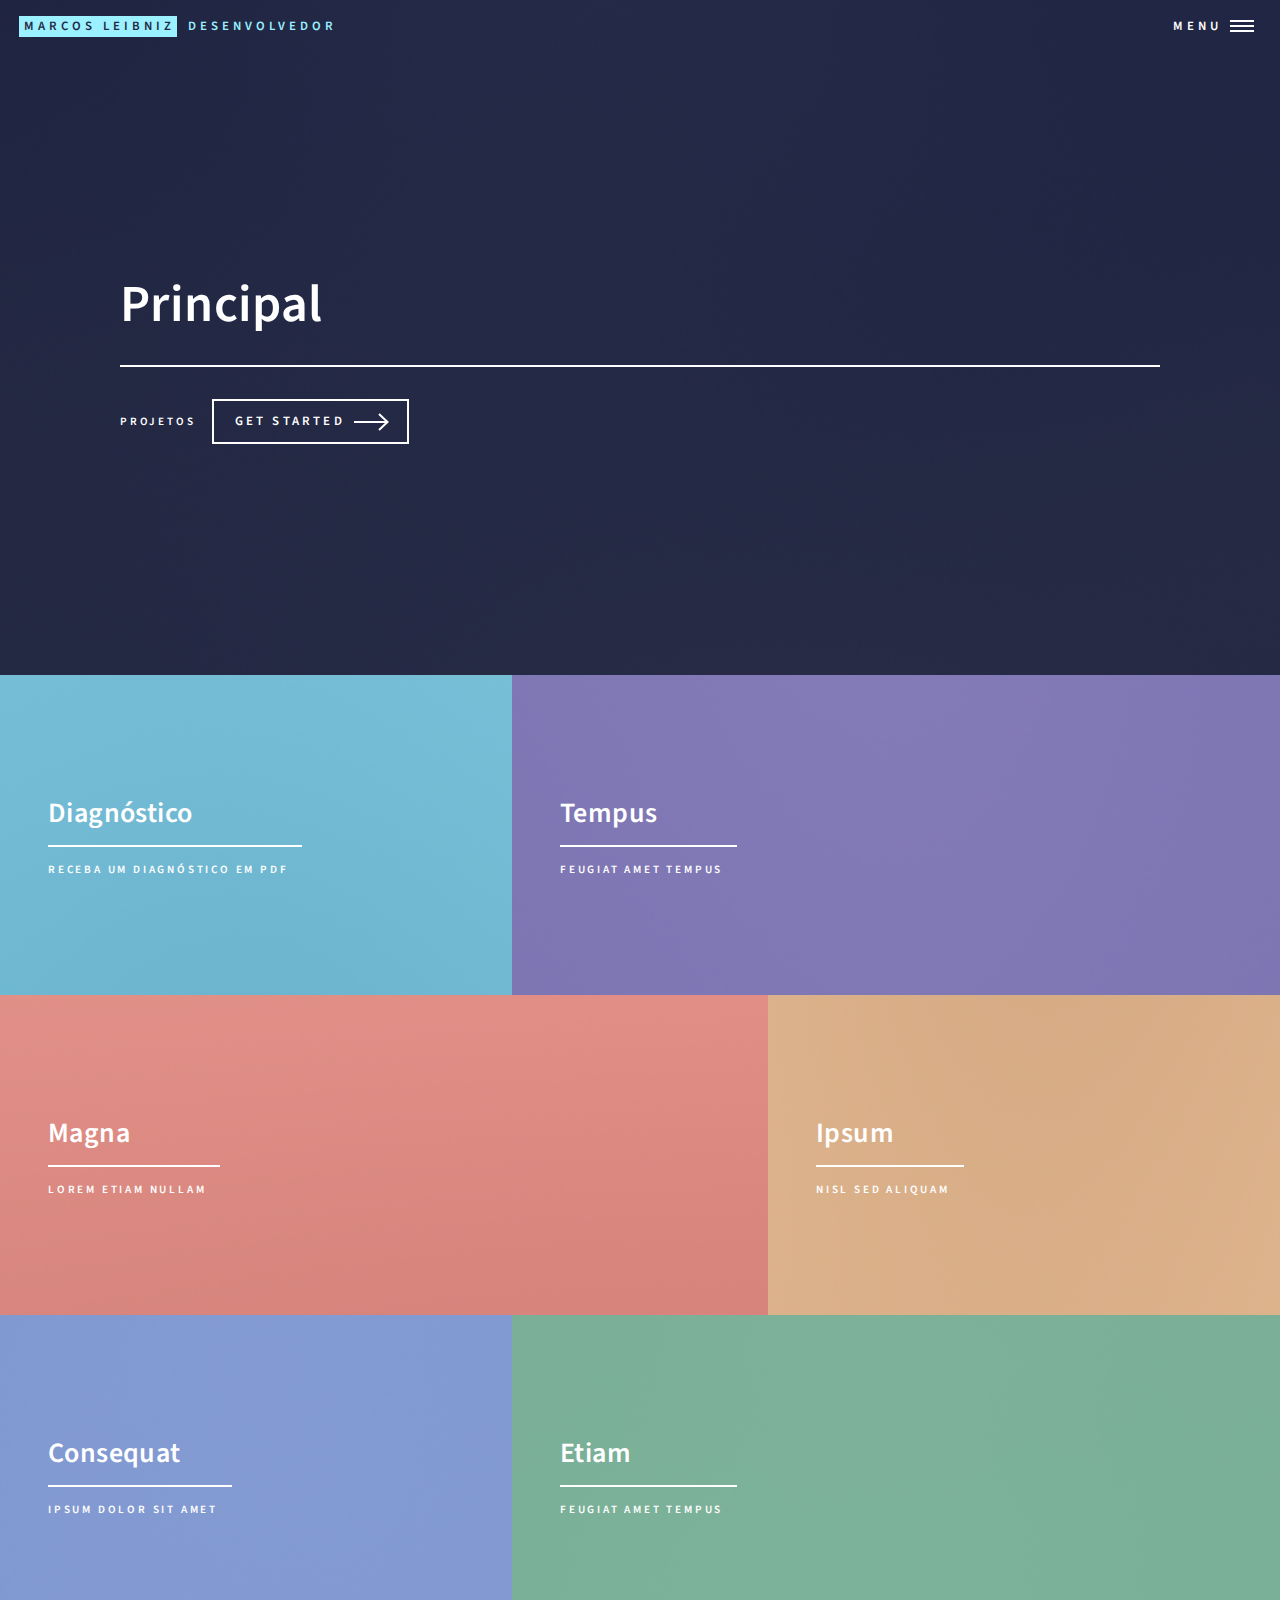
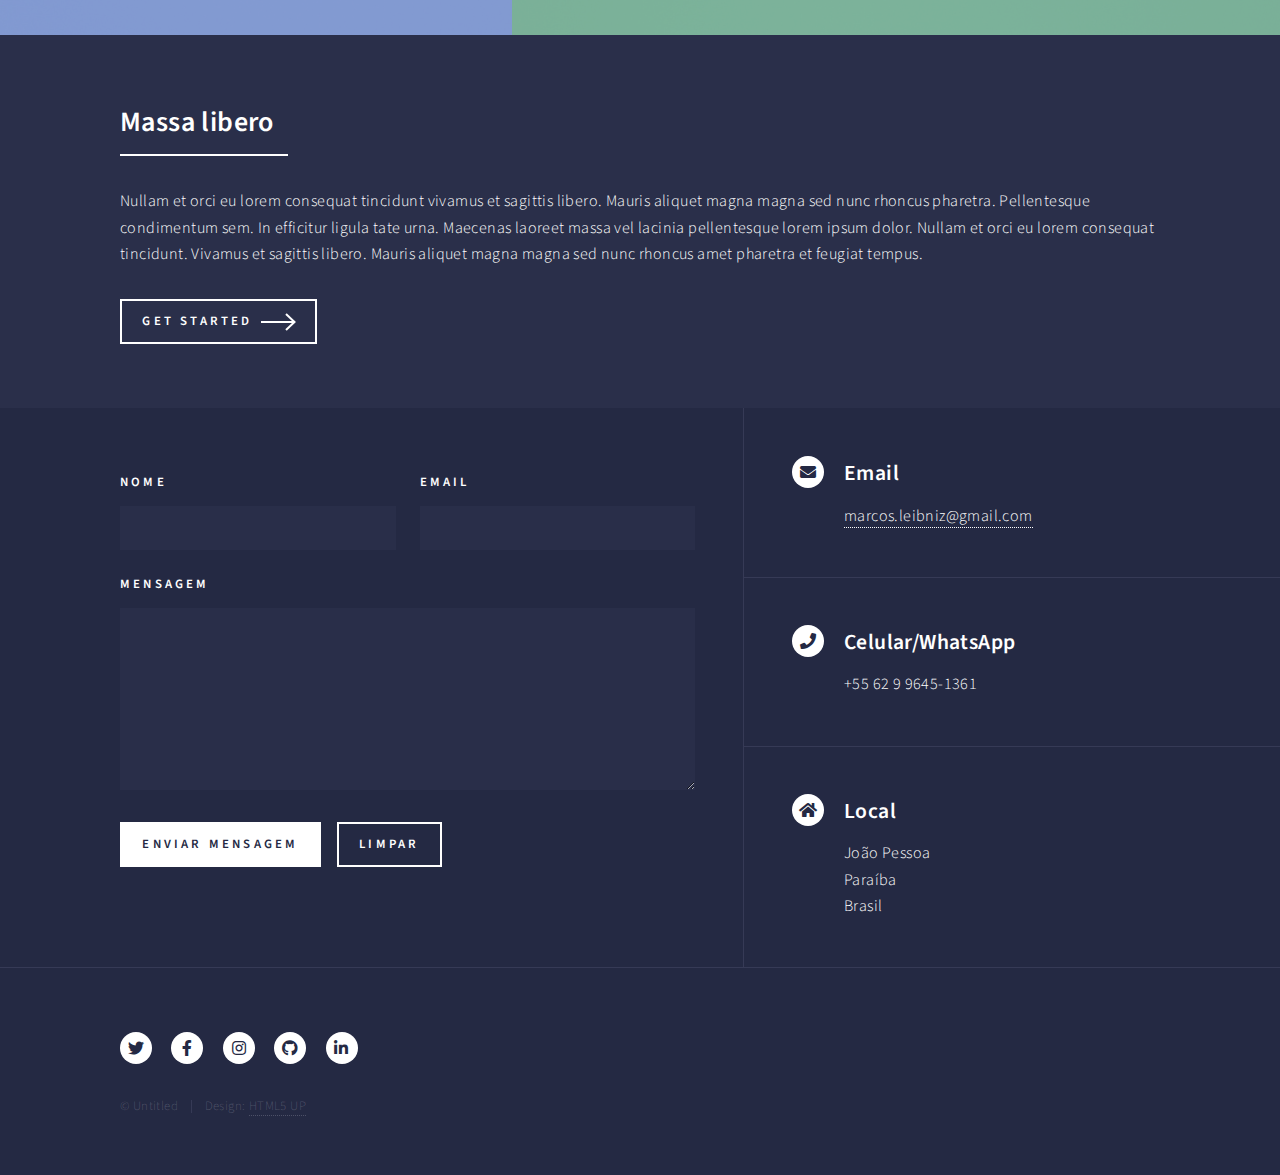
==== index.html @ 09a5440f "Update index.html" ====
<!DOCTYPE HTML>
<!--
	Forty by HTML5 UP
	html5up.net | @ajlkn
	Free for personal and commercial use under the CCA 3.0 license (html5up.net/license)
-->
<html>
	<head>
		<title>Marcos Leibniz</title>
		<meta charset="utf-8" />
		<meta name="viewport" content="width=device-width, initial-scale=1, user-scalable=no" />
		<link rel="stylesheet" href="assets/css/main.css" />
		<noscript><link rel="stylesheet" href="assets/css/noscript.css" /></noscript>
	</head>
	<body class="is-preload">

		<!-- Wrapper -->
			<div id="wrapper">

				<!-- Header -->
					<header id="header" class="alt">
						<a href="index.html" class="logo"><strong>Marcos Leibniz</strong> <span>desenvolvedor</span></a>
						<nav>
							<a href="#menu">Menu</a>
						</nav>
					</header>

				<!-- Menu -->
					<nav id="menu">
						<ul class="links">
							<li><a href="index.html">Home</a></li>
							<li><a href="landing.html">Landing</a></li>
							<li><a href="generic.html">Generic</a></li>
							<li><a href="elements.html">Elements</a></li>
						</ul>
						<ul class="actions stacked">
							<li><a href="#" class="button primary fit">Get Started</a></li>
							<li><a href="#" class="button fit">Log In</a></li>
						</ul>
					</nav>

				<!-- Banner -->
					<section id="banner" class="major">
						<div class="inner">
							<header class="major">
								<h1>Principal</h1>
							</header>
							<div class="content">
								<p>Projetos</p>
								<ul class="actions">
									<li><a href="#one" class="button next scrolly">Get Started</a></li>
								</ul>
							</div>
						</div>
					</section>

				<!-- Main -->
					<div id="main">

						<!-- One -->
							<section id="one" class="tiles">
								<article>
									<span class="image">
										<img src="images/pic01.jpg" alt="" />
									</span>
									<header class="major">
										<h3><a href="diagnose.html" class="link">Diagnóstico</a></h3>
										<p>Receba um diagnóstico em PDF</p>
									</header>
								</article>
								<article>
									<span class="image">
										<img src="images/pic02.jpg" alt="" />
									</span>
									<header class="major">
										<h3><a href="landing.html" class="link">Tempus</a></h3>
										<p>feugiat amet tempus</p>
									</header>
								</article>
								<article>
									<span class="image">
										<img src="images/pic03.jpg" alt="" />
									</span>
									<header class="major">
										<h3><a href="landing.html" class="link">Magna</a></h3>
										<p>Lorem etiam nullam</p>
									</header>
								</article>
								<article>
									<span class="image">
										<img src="images/pic04.jpg" alt="" />
									</span>
									<header class="major">
										<h3><a href="landing.html" class="link">Ipsum</a></h3>
										<p>Nisl sed aliquam</p>
									</header>
								</article>
								<article>
									<span class="image">
										<img src="images/pic05.jpg" alt="" />
									</span>
									<header class="major">
										<h3><a href="landing.html" class="link">Consequat</a></h3>
										<p>Ipsum dolor sit amet</p>
									</header>
								</article>
								<article>
									<span class="image">
										<img src="images/pic06.jpg" alt="" />
									</span>
									<header class="major">
										<h3><a href="landing.html" class="link">Etiam</a></h3>
										<p>Feugiat amet tempus</p>
									</header>
								</article>
							</section>

						<!-- Two -->
							<section id="two">
								<div class="inner">
									<header class="major">
										<h2>Massa libero</h2>
									</header>
									<p>Nullam et orci eu lorem consequat tincidunt vivamus et sagittis libero. Mauris aliquet magna magna sed nunc rhoncus pharetra. Pellentesque condimentum sem. In efficitur ligula tate urna. Maecenas laoreet massa vel lacinia pellentesque lorem ipsum dolor. Nullam et orci eu lorem consequat tincidunt. Vivamus et sagittis libero. Mauris aliquet magna magna sed nunc rhoncus amet pharetra et feugiat tempus.</p>
									<ul class="actions">
										<li><a href="landing.html" class="button next">Get Started</a></li>
									</ul>
								</div>
							</section>

					</div>

				<!-- Contact -->
					<section id="contact">
						<div class="inner">
							<section>
								<form method="post" action="#">
									<div class="fields">
										<div class="field half">
											<label for="name">Nome</label>
											<input type="text" name="name" id="name" />
										</div>
										<div class="field half">
											<label for="email">Email</label>
											<input type="text" name="email" id="email" />
										</div>
										<div class="field">
											<label for="message">Mensagem</label>
											<textarea name="message" id="message" rows="6"></textarea>
										</div>
									</div>
									<ul class="actions">
										<li><input type="submit" value="Enviar Mensagem" class="primary" /></li>
										<li><input type="reset" value="Limpar" /></li>
									</ul>
								</form>
							</section>
							<section class="split">
								<section>
									<div class="contact-method">
										<span class="icon solid alt fa-envelope"></span>
										<h3>Email</h3>
										<a href="#">marcos.leibniz@gmail.com</a>
									</div>
								</section>
								<section>
									<div class="contact-method">
										<span class="icon solid alt fa-phone"></span>
										<h3>Celular/WhatsApp</h3>
										<span>+55 62 9 9645-1361</span>
									</div>
								</section>
								<section>
									<div class="contact-method">
										<span class="icon solid alt fa-home"></span>
										<h3>Local</h3>
										<span>João Pessoa<br />
										Paraíba<br />
										Brasil</span>
									</div>
								</section>
							</section>
						</div>
					</section>

				<!-- Footer -->
					<footer id="footer">
						<div class="inner">
							<ul class="icons">
								<li><a href="#" class="icon brands alt fa-twitter"><span class="label">Twitter</span></a></li>
								<li><a href="#" class="icon brands alt fa-facebook-f"><span class="label">Facebook</span></a></li>
								<li><a href="#" class="icon brands alt fa-instagram"><span class="label">Instagram</span></a></li>
								<li><a href="#" class="icon brands alt fa-github"><span class="label">GitHub</span></a></li>
								<li><a href="#" class="icon brands alt fa-linkedin-in"><span class="label">LinkedIn</span></a></li>
							</ul>
							<ul class="copyright">
								<li>&copy; Untitled</li><li>Design: <a href="https://html5up.net">HTML5 UP</a></li>
							</ul>
						</div>
					</footer>

			</div>

		<!-- Scripts -->
			<script src="assets/js/jquery.min.js"></script>
			<script src="assets/js/jquery.scrolly.min.js"></script>
			<script src="assets/js/jquery.scrollex.min.js"></script>
			<script src="assets/js/browser.min.js"></script>
			<script src="assets/js/breakpoints.min.js"></script>
			<script src="assets/js/util.js"></script>
			<script src="assets/js/main.js"></script>

	</body>
</html>
---- assets/css/main.css ----
@import url(fontawesome-all.min.css);
@import url("https://fonts.googleapis.com/css?family=Source+Sans+Pro:300,300italic,600,600italic");

/*
	Forty by HTML5 UP
	html5up.net | @ajlkn
	Free for personal and commercial use under the CCA 3.0 license (html5up.net/license)
*/

html, body, div, span, applet, object,
iframe, h1, h2, h3, h4, h5, h6, p, blockquote,
pre, a, abbr, acronym, address, big, cite,
code, del, dfn, em, img, ins, kbd, q, s, samp,
small, strike, strong, sub, sup, tt, var, b,
u, i, center, dl, dt, dd, ol, ul, li, fieldset,
form, label, legend, table, caption, tbody,
tfoot, thead, tr, th, td, article, aside,
canvas, details, embed, figure, figcaption,
footer, header, hgroup, menu, nav, output, ruby,
section, summary, time, mark, audio, video {
	margin: 0;
	padding: 0;
	border: 0;
	font-size: 100%;
	font: inherit;
	vertical-align: baseline;}

article, aside, details, figcaption, figure,
footer, header, hgroup, menu, nav, section {
	display: block;}

body {
	line-height: 1;
}

ol, ul {
	list-style: none;
}

blockquote, q {
	quotes: none;
}

	blockquote:before, blockquote:after, q:before, q:after {
		content: '';
		content: none;
	}

table {
	border-collapse: collapse;
	border-spacing: 0;
}

body {
	-webkit-text-size-adjust: none;
}

mark {
	background-color: transparent;
	color: inherit;
}

input::-moz-focus-inner {
	border: 0;
	padding: 0;
}

input, select, textarea {
	-moz-appearance: none;
	-webkit-appearance: none;
	-ms-appearance: none;
	appearance: none;
}

/* Basic */

	@-ms-viewport {
		width: device-width;
	}

	body {
		-ms-overflow-style: scrollbar;
	}

	@media screen and (max-width: 480px) {

		html, body {
			min-width: 320px;
		}

	}

	html {
		box-sizing: border-box;
	}

	*, *:before, *:after {
		box-sizing: inherit;
	}

	body {
		background: #242943;
	}

		body.is-preload *, body.is-preload *:before, body.is-preload *:after {
			-moz-animation: none !important;
			-webkit-animation: none !important;
			-ms-animation: none !important;
			animation: none !important;
			-moz-transition: none !important;
			-webkit-transition: none !important;
			-ms-transition: none !important;
			transition: none !important;
		}

/* Type */

	body, input, select, textarea {
		color: #ffffff;
		font-family: "Source Sans Pro", Helvetica, sans-serif;
		font-size: 17pt;
		font-weight: 300;
		letter-spacing: 0.025em;
		line-height: 1.65;
	}

		@media screen and (max-width: 1680px) {

			body, input, select, textarea {
				font-size: 14pt;
			}

		}

		@media screen and (max-width: 1280px) {

			body, input, select, textarea {
				font-size: 12pt;
			}

		}

		@media screen and (max-width: 360px) {

			body, input, select, textarea {
				font-size: 11pt;
			}

		}

	a {
		-moz-transition: color 0.2s ease-in-out, border-bottom-color 0.2s ease-in-out;
		-webkit-transition: color 0.2s ease-in-out, border-bottom-color 0.2s ease-in-out;
		-ms-transition: color 0.2s ease-in-out, border-bottom-color 0.2s ease-in-out;
		transition: color 0.2s ease-in-out, border-bottom-color 0.2s ease-in-out;
		border-bottom: dotted 1px;
		color: inherit;
		text-decoration: none;
	}

		a:hover {
			border-bottom-color: transparent;
			color: #9bf1ff !important;
		}

		a:active {
			color: #53e3fb !important;
		}

	strong, b {
		color: #ffffff;
		font-weight: 600;
	}

	em, i {
		font-style: italic;
	}

	p {
		margin: 0 0 2em 0;
	}

	h1, h2, h3, h4, h5, h6 {
		color: #ffffff;
		font-weight: 600;
		line-height: 1.65;
		margin: 0 0 1em 0;
	}

		h1 a, h2 a, h3 a, h4 a, h5 a, h6 a {
			color: inherit;
			border-bottom: 0;
		}

	h1 {
		font-size: 2.5em;
	}

	h2 {
		font-size: 1.75em;
	}

	h3 {
		font-size: 1.35em;
	}

	h4 {
		font-size: 1.1em;
	}

	h5 {
		font-size: 0.9em;
	}

	h6 {
		font-size: 0.7em;
	}

	@media screen and (max-width: 736px) {

		h1 {
			font-size: 2em;
		}

		h2 {
			font-size: 1.5em;
		}

		h3 {
			font-size: 1.25em;
		}

	}

	sub {
		font-size: 0.8em;
		position: relative;
		top: 0.5em;
	}

	sup {
		font-size: 0.8em;
		position: relative;
		top: -0.5em;
	}

	blockquote {
		border-left: solid 4px rgba(212, 212, 255, 0.1);
		font-style: italic;
		margin: 0 0 2em 0;
		padding: 0.5em 0 0.5em 2em;
	}

	code {
		background: rgba(212, 212, 255, 0.035);
		font-family: "Courier New", monospace;
		font-size: 0.9em;
		margin: 0 0.25em;
		padding: 0.25em 0.65em;
	}

	pre {
		-webkit-overflow-scrolling: touch;
		font-family: "Courier New", monospace;
		font-size: 0.9em;
		margin: 0 0 2em 0;
	}

		pre code {
			display: block;
			line-height: 1.75;
			padding: 1em 1.5em;
			overflow-x: auto;
		}

	hr {
		border: 0;
		border-bottom: solid 1px rgba(212, 212, 255, 0.1);
		margin: 2em 0;
	}

		hr.major {
			margin: 3em 0;
		}

	.align-left {
		text-align: left;
	}

	.align-center {
		text-align: center;
	}

	.align-right {
		text-align: right;
	}

/* Row */

	.row {
		display: flex;
		flex-wrap: wrap;
		box-sizing: border-box;
		align-items: stretch;
	}

		.row > * {
			box-sizing: border-box;
		}

		.row.gtr-uniform > * > :last-child {
			margin-bottom: 0;
		}

		.row.aln-left {
			justify-content: flex-start;
		}

		.row.aln-center {
			justify-content: center;
		}

		.row.aln-right {
			justify-content: flex-end;
		}

		.row.aln-top {
			align-items: flex-start;
		}

		.row.aln-middle {
			align-items: center;
		}

		.row.aln-bottom {
			align-items: flex-end;
		}

		.row > .imp {
			order: -1;
		}

		.row > .col-1 {
			width: 8.33333%;
		}

		.row > .off-1 {
			margin-left: 8.33333%;
		}

		.row > .col-2 {
			width: 16.66667%;
		}

		.row > .off-2 {
			margin-left: 16.66667%;
		}

		.row > .col-3 {
			width: 25%;
		}

		.row > .off-3 {
			margin-left: 25%;
		}

		.row > .col-4 {
			width: 33.33333%;
		}

		.row > .off-4 {
			margin-left: 33.33333%;
		}

		.row > .col-5 {
			width: 41.66667%;
		}

		.row > .off-5 {
			margin-left: 41.66667%;
		}

		.row > .col-6 {
			width: 50%;
		}

		.row > .off-6 {
			margin-left: 50%;
		}

		.row > .col-7 {
			width: 58.33333%;
		}

		.row > .off-7 {
			margin-left: 58.33333%;
		}

		.row > .col-8 {
			width: 66.66667%;
		}

		.row > .off-8 {
			margin-left: 66.66667%;
		}

		.row > .col-9 {
			width: 75%;
		}

		.row > .off-9 {
			margin-left: 75%;
		}

		.row > .col-10 {
			width: 83.33333%;
		}

		.row > .off-10 {
			margin-left: 83.33333%;
		}

		.row > .col-11 {
			width: 91.66667%;
		}

		.row > .off-11 {
			margin-left: 91.66667%;
		}

		.row > .col-12 {
			width: 100%;
		}

		.row > .off-12 {
			margin-left: 100%;
		}

		.row.gtr-0 {
			margin-top: 0;
			margin-left: 0em;
		}

			.row.gtr-0 > * {
				padding: 0 0 0 0em;
			}

			.row.gtr-0.gtr-uniform {
				margin-top: 0em;
			}

				.row.gtr-0.gtr-uniform > * {
					padding-top: 0em;
				}

		.row.gtr-25 {
			margin-top: 0;
			margin-left: -0.5em;
		}

			.row.gtr-25 > * {
				padding: 0 0 0 0.5em;
			}

			.row.gtr-25.gtr-uniform {
				margin-top: -0.5em;
			}

				.row.gtr-25.gtr-uniform > * {
					padding-top: 0.5em;
				}

		.row.gtr-50 {
			margin-top: 0;
			margin-left: -1em;
		}

			.row.gtr-50 > * {
				padding: 0 0 0 1em;
			}

			.row.gtr-50.gtr-uniform {
				margin-top: -1em;
			}

				.row.gtr-50.gtr-uniform > * {
					padding-top: 1em;
				}

		.row {
			margin-top: 0;
			margin-left: -2em;
		}

			.row > * {
				padding: 0 0 0 2em;
			}

			.row.gtr-uniform {
				margin-top: -2em;
			}

				.row.gtr-uniform > * {
					padding-top: 2em;
				}

		.row.gtr-150 {
			margin-top: 0;
			margin-left: -3em;
		}

			.row.gtr-150 > * {
				padding: 0 0 0 3em;
			}

			.row.gtr-150.gtr-uniform {
				margin-top: -3em;
			}

				.row.gtr-150.gtr-uniform > * {
					padding-top: 3em;
				}

		.row.gtr-200 {
			margin-top: 0;
			margin-left: -4em;
		}

			.row.gtr-200 > * {
				padding: 0 0 0 4em;
			}

			.row.gtr-200.gtr-uniform {
				margin-top: -4em;
			}

				.row.gtr-200.gtr-uniform > * {
					padding-top: 4em;
				}

		@media screen and (max-width: 1680px) {

			.row {
				display: flex;
				flex-wrap: wrap;
				box-sizing: border-box;
				align-items: stretch;
			}

				.row > * {
					box-sizing: border-box;
				}

				.row.gtr-uniform > * > :last-child {
					margin-bottom: 0;
				}

				.row.aln-left {
					justify-content: flex-start;
				}

				.row.aln-center {
					justify-content: center;
				}

				.row.aln-right {
					justify-content: flex-end;
				}

				.row.aln-top {
					align-items: flex-start;
				}

				.row.aln-middle {
					align-items: center;
				}

				.row.aln-bottom {
					align-items: flex-end;
				}

				.row > .imp-xlarge {
					order: -1;
				}

				.row > .col-1-xlarge {
					width: 8.33333%;
				}

				.row > .off-1-xlarge {
					margin-left: 8.33333%;
				}

				.row > .col-2-xlarge {
					width: 16.66667%;
				}

				.row > .off-2-xlarge {
					margin-left: 16.66667%;
				}

				.row > .col-3-xlarge {
					width: 25%;
				}

				.row > .off-3-xlarge {
					margin-left: 25%;
				}

				.row > .col-4-xlarge {
					width: 33.33333%;
				}

				.row > .off-4-xlarge {
					margin-left: 33.33333%;
				}

				.row > .col-5-xlarge {
					width: 41.66667%;
				}

				.row > .off-5-xlarge {
					margin-left: 41.66667%;
				}

				.row > .col-6-xlarge {
					width: 50%;
				}

				.row > .off-6-xlarge {
					margin-left: 50%;
				}

				.row > .col-7-xlarge {
					width: 58.33333%;
				}

				.row > .off-7-xlarge {
					margin-left: 58.33333%;
				}

				.row > .col-8-xlarge {
					width: 66.66667%;
				}

				.row > .off-8-xlarge {
					margin-left: 66.66667%;
				}

				.row > .col-9-xlarge {
					width: 75%;
				}

				.row > .off-9-xlarge {
					margin-left: 75%;
				}

				.row > .col-10-xlarge {
					width: 83.33333%;
				}

				.row > .off-10-xlarge {
					margin-left: 83.33333%;
				}

				.row > .col-11-xlarge {
					width: 91.66667%;
				}

				.row > .off-11-xlarge {
					margin-left: 91.66667%;
				}

				.row > .col-12-xlarge {
					width: 100%;
				}

				.row > .off-12-xlarge {
					margin-left: 100%;
				}

				.row.gtr-0 {
					margin-top: 0;
					margin-left: 0em;
				}

					.row.gtr-0 > * {
						padding: 0 0 0 0em;
					}

					.row.gtr-0.gtr-uniform {
						margin-top: 0em;
					}

						.row.gtr-0.gtr-uniform > * {
							padding-top: 0em;
						}

				.row.gtr-25 {
					margin-top: 0;
					margin-left: -0.5em;
				}

					.row.gtr-25 > * {
						padding: 0 0 0 0.5em;
					}

					.row.gtr-25.gtr-uniform {
						margin-top: -0.5em;
					}

						.row.gtr-25.gtr-uniform > * {
							padding-top: 0.5em;
						}

				.row.gtr-50 {
					margin-top: 0;
					margin-left: -1em;
				}

					.row.gtr-50 > * {
						padding: 0 0 0 1em;
					}

					.row.gtr-50.gtr-uniform {
						margin-top: -1em;
					}

						.row.gtr-50.gtr-uniform > * {
							padding-top: 1em;
						}

				.row {
					margin-top: 0;
					margin-left: -2em;
				}

					.row > * {
						padding: 0 0 0 2em;
					}

					.row.gtr-uniform {
						margin-top: -2em;
					}

						.row.gtr-uniform > * {
							padding-top: 2em;
						}

				.row.gtr-150 {
					margin-top: 0;
					margin-left: -3em;
				}

					.row.gtr-150 > * {
						padding: 0 0 0 3em;
					}

					.row.gtr-150.gtr-uniform {
						margin-top: -3em;
					}

						.row.gtr-150.gtr-uniform > * {
							padding-top: 3em;
						}

				.row.gtr-200 {
					margin-top: 0;
					margin-left: -4em;
				}

					.row.gtr-200 > * {
						padding: 0 0 0 4em;
					}

					.row.gtr-200.gtr-uniform {
						margin-top: -4em;
					}

						.row.gtr-200.gtr-uniform > * {
							padding-top: 4em;
						}

		}

		@media screen and (max-width: 1280px) {

			.row {
				display: flex;
				flex-wrap: wrap;
				box-sizing: border-box;
				align-items: stretch;
			}

				.row > * {
					box-sizing: border-box;
				}

				.row.gtr-uniform > * > :last-child {
					margin-bottom: 0;
				}

				.row.aln-left {
					justify-content: flex-start;
				}

				.row.aln-center {
					justify-content: center;
				}

				.row.aln-right {
					justify-content: flex-end;
				}

				.row.aln-top {
					align-items: flex-start;
				}

				.row.aln-middle {
					align-items: center;
				}

				.row.aln-bottom {
					align-items: flex-end;
				}

				.row > .imp-large {
					order: -1;
				}

				.row > .col-1-large {
					width: 8.33333%;
				}

				.row > .off-1-large {
					margin-left: 8.33333%;
				}

				.row > .col-2-large {
					width: 16.66667%;
				}

				.row > .off-2-large {
					margin-left: 16.66667%;
				}

				.row > .col-3-large {
					width: 25%;
				}

				.row > .off-3-large {
					margin-left: 25%;
				}

				.row > .col-4-large {
					width: 33.33333%;
				}

				.row > .off-4-large {
					margin-left: 33.33333%;
				}

				.row > .col-5-large {
					width: 41.66667%;
				}

				.row > .off-5-large {
					margin-left: 41.66667%;
				}

				.row > .col-6-large {
					width: 50%;
				}

				.row > .off-6-large {
					margin-left: 50%;
				}

				.row > .col-7-large {
					width: 58.33333%;
				}

				.row > .off-7-large {
					margin-left: 58.33333%;
				}

				.row > .col-8-large {
					width: 66.66667%;
				}

				.row > .off-8-large {
					margin-left: 66.66667%;
				}

				.row > .col-9-large {
					width: 75%;
				}

				.row > .off-9-large {
					margin-left: 75%;
				}

				.row > .col-10-large {
					width: 83.33333%;
				}

				.row > .off-10-large {
					margin-left: 83.33333%;
				}

				.row > .col-11-large {
					width: 91.66667%;
				}

				.row > .off-11-large {
					margin-left: 91.66667%;
				}

				.row > .col-12-large {
					width: 100%;
				}

				.row > .off-12-large {
					margin-left: 100%;
				}

				.row.gtr-0 {
					margin-top: 0;
					margin-left: 0em;
				}

					.row.gtr-0 > * {
						padding: 0 0 0 0em;
					}

					.row.gtr-0.gtr-uniform {
						margin-top: 0em;
					}

						.row.gtr-0.gtr-uniform > * {
							padding-top: 0em;
						}

				.row.gtr-25 {
					margin-top: 0;
					margin-left: -0.375em;
				}

					.row.gtr-25 > * {
						padding: 0 0 0 0.375em;
					}

					.row.gtr-25.gtr-uniform {
						margin-top: -0.375em;
					}

						.row.gtr-25.gtr-uniform > * {
							padding-top: 0.375em;
						}

				.row.gtr-50 {
					margin-top: 0;
					margin-left: -0.75em;
				}

					.row.gtr-50 > * {
						padding: 0 0 0 0.75em;
					}

					.row.gtr-50.gtr-uniform {
						margin-top: -0.75em;
					}

						.row.gtr-50.gtr-uniform > * {
							padding-top: 0.75em;
						}

				.row {
					margin-top: 0;
					margin-left: -1.5em;
				}

					.row > * {
						padding: 0 0 0 1.5em;
					}

					.row.gtr-uniform {
						margin-top: -1.5em;
					}

						.row.gtr-uniform > * {
							padding-top: 1.5em;
						}

				.row.gtr-150 {
					margin-top: 0;
					margin-left: -2.25em;
				}

					.row.gtr-150 > * {
						padding: 0 0 0 2.25em;
					}

					.row.gtr-150.gtr-uniform {
						margin-top: -2.25em;
					}

						.row.gtr-150.gtr-uniform > * {
							padding-top: 2.25em;
						}

				.row.gtr-200 {
					margin-top: 0;
					margin-left: -3em;
				}

					.row.gtr-200 > * {
						padding: 0 0 0 3em;
					}

					.row.gtr-200.gtr-uniform {
						margin-top: -3em;
					}

						.row.gtr-200.gtr-uniform > * {
							padding-top: 3em;
						}

		}

		@media screen and (max-width: 980px) {

			.row {
				display: flex;
				flex-wrap: wrap;
				box-sizing: border-box;
				align-items: stretch;
			}

				.row > * {
					box-sizing: border-box;
				}

				.row.gtr-uniform > * > :last-child {
					margin-bottom: 0;
				}

				.row.aln-left {
					justify-content: flex-start;
				}

				.row.aln-center {
					justify-content: center;
				}

				.row.aln-right {
					justify-content: flex-end;
				}

				.row.aln-top {
					align-items: flex-start;
				}

				.row.aln-middle {
					align-items: center;
				}

				.row.aln-bottom {
					align-items: flex-end;
				}

				.row > .imp-medium {
					order: -1;
				}

				.row > .col-1-medium {
					width: 8.33333%;
				}

				.row > .off-1-medium {
					margin-left: 8.33333%;
				}

				.row > .col-2-medium {
					width: 16.66667%;
				}

				.row > .off-2-medium {
					margin-left: 16.66667%;
				}

				.row > .col-3-medium {
					width: 25%;
				}

				.row > .off-3-medium {
					margin-left: 25%;
				}

				.row > .col-4-medium {
					width: 33.33333%;
				}

				.row > .off-4-medium {
					margin-left: 33.33333%;
				}

				.row > .col-5-medium {
					width: 41.66667%;
				}

				.row > .off-5-medium {
					margin-left: 41.66667%;
				}

				.row > .col-6-medium {
					width: 50%;
				}

				.row > .off-6-medium {
					margin-left: 50%;
				}

				.row > .col-7-medium {
					width: 58.33333%;
				}

				.row > .off-7-medium {
					margin-left: 58.33333%;
				}

				.row > .col-8-medium {
					width: 66.66667%;
				}

				.row > .off-8-medium {
					margin-left: 66.66667%;
				}

				.row > .col-9-medium {
					width: 75%;
				}

				.row > .off-9-medium {
					margin-left: 75%;
				}

				.row > .col-10-medium {
					width: 83.33333%;
				}

				.row > .off-10-medium {
					margin-left: 83.33333%;
				}

				.row > .col-11-medium {
					width: 91.66667%;
				}

				.row > .off-11-medium {
					margin-left: 91.66667%;
				}

				.row > .col-12-medium {
					width: 100%;
				}

				.row > .off-12-medium {
					margin-left: 100%;
				}

				.row.gtr-0 {
					margin-top: 0;
					margin-left: 0em;
				}

					.row.gtr-0 > * {
						padding: 0 0 0 0em;
					}

					.row.gtr-0.gtr-uniform {
						margin-top: 0em;
					}

						.row.gtr-0.gtr-uniform > * {
							padding-top: 0em;
						}

				.row.gtr-25 {
					margin-top: 0;
					margin-left: -0.375em;
				}

					.row.gtr-25 > * {
						padding: 0 0 0 0.375em;
					}

					.row.gtr-25.gtr-uniform {
						margin-top: -0.375em;
					}

						.row.gtr-25.gtr-uniform > * {
							padding-top: 0.375em;
						}

				.row.gtr-50 {
					margin-top: 0;
					margin-left: -0.75em;
				}

					.row.gtr-50 > * {
						padding: 0 0 0 0.75em;
					}

					.row.gtr-50.gtr-uniform {
						margin-top: -0.75em;
					}

						.row.gtr-50.gtr-uniform > * {
							padding-top: 0.75em;
						}

				.row {
					margin-top: 0;
					margin-left: -1.5em;
				}

					.row > * {
						padding: 0 0 0 1.5em;
					}

					.row.gtr-uniform {
						margin-top: -1.5em;
					}

						.row.gtr-uniform > * {
							padding-top: 1.5em;
						}

				.row.gtr-150 {
					margin-top: 0;
					margin-left: -2.25em;
				}

					.row.gtr-150 > * {
						padding: 0 0 0 2.25em;
					}

					.row.gtr-150.gtr-uniform {
						margin-top: -2.25em;
					}

						.row.gtr-150.gtr-uniform > * {
							padding-top: 2.25em;
						}

				.row.gtr-200 {
					margin-top: 0;
					margin-left: -3em;
				}

					.row.gtr-200 > * {
						padding: 0 0 0 3em;
					}

					.row.gtr-200.gtr-uniform {
						margin-top: -3em;
					}

						.row.gtr-200.gtr-uniform > * {
							padding-top: 3em;
						}

		}

		@media screen and (max-width: 736px) {

			.row {
				display: flex;
				flex-wrap: wrap;
				box-sizing: border-box;
				align-items: stretch;
			}

				.row > * {
					box-sizing: border-box;
				}

				.row.gtr-uniform > * > :last-child {
					margin-bottom: 0;
				}

				.row.aln-left {
					justify-content: flex-start;
				}

				.row.aln-center {
					justify-content: center;
				}

				.row.aln-right {
					justify-content: flex-end;
				}

				.row.aln-top {
					align-items: flex-start;
				}

				.row.aln-middle {
					align-items: center;
				}

				.row.aln-bottom {
					align-items: flex-end;
				}

				.row > .imp-small {
					order: -1;
				}

				.row > .col-1-small {
					width: 8.33333%;
				}

				.row > .off-1-small {
					margin-left: 8.33333%;
				}

				.row > .col-2-small {
					width: 16.66667%;
				}

				.row > .off-2-small {
					margin-left: 16.66667%;
				}

				.row > .col-3-small {
					width: 25%;
				}

				.row > .off-3-small {
					margin-left: 25%;
				}

				.row > .col-4-small {
					width: 33.33333%;
				}

				.row > .off-4-small {
					margin-left: 33.33333%;
				}

				.row > .col-5-small {
					width: 41.66667%;
				}

				.row > .off-5-small {
					margin-left: 41.66667%;
				}

				.row > .col-6-small {
					width: 50%;
				}

				.row > .off-6-small {
					margin-left: 50%;
				}

				.row > .col-7-small {
					width: 58.33333%;
				}

				.row > .off-7-small {
					margin-left: 58.33333%;
				}

				.row > .col-8-small {
					width: 66.66667%;
				}

				.row > .off-8-small {
					margin-left: 66.66667%;
				}

				.row > .col-9-small {
					width: 75%;
				}

				.row > .off-9-small {
					margin-left: 75%;
				}

				.row > .col-10-small {
					width: 83.33333%;
				}

				.row > .off-10-small {
					margin-left: 83.33333%;
				}

				.row > .col-11-small {
					width: 91.66667%;
				}

				.row > .off-11-small {
					margin-left: 91.66667%;
				}

				.row > .col-12-small {
					width: 100%;
				}

				.row > .off-12-small {
					margin-left: 100%;
				}

				.row.gtr-0 {
					margin-top: 0;
					margin-left: 0em;
				}

					.row.gtr-0 > * {
						padding: 0 0 0 0em;
					}

					.row.gtr-0.gtr-uniform {
						margin-top: 0em;
					}

						.row.gtr-0.gtr-uniform > * {
							padding-top: 0em;
						}

				.row.gtr-25 {
					margin-top: 0;
					margin-left: -0.3125em;
				}

					.row.gtr-25 > * {
						padding: 0 0 0 0.3125em;
					}

					.row.gtr-25.gtr-uniform {
						margin-top: -0.3125em;
					}

						.row.gtr-25.gtr-uniform > * {
							padding-top: 0.3125em;
						}

				.row.gtr-50 {
					margin-top: 0;
					margin-left: -0.625em;
				}

					.row.gtr-50 > * {
						padding: 0 0 0 0.625em;
					}

					.row.gtr-50.gtr-uniform {
						margin-top: -0.625em;
					}

						.row.gtr-50.gtr-uniform > * {
							padding-top: 0.625em;
						}

				.row {
					margin-top: 0;
					margin-left: -1.25em;
				}

					.row > * {
						padding: 0 0 0 1.25em;
					}

					.row.gtr-uniform {
						margin-top: -1.25em;
					}

						.row.gtr-uniform > * {
							padding-top: 1.25em;
						}

				.row.gtr-150 {
					margin-top: 0;
					margin-left: -1.875em;
				}

					.row.gtr-150 > * {
						padding: 0 0 0 1.875em;
					}

					.row.gtr-150.gtr-uniform {
						margin-top: -1.875em;
					}

						.row.gtr-150.gtr-uniform > * {
							padding-top: 1.875em;
						}

				.row.gtr-200 {
					margin-top: 0;
					margin-left: -2.5em;
				}

					.row.gtr-200 > * {
						padding: 0 0 0 2.5em;
					}

					.row.gtr-200.gtr-uniform {
						margin-top: -2.5em;
					}

						.row.gtr-200.gtr-uniform > * {
							padding-top: 2.5em;
						}

		}

		@media screen and (max-width: 480px) {

			.row {
				display: flex;
				flex-wrap: wrap;
				box-sizing: border-box;
				align-items: stretch;
			}

				.row > * {
					box-sizing: border-box;
				}

				.row.gtr-uniform > * > :last-child {
					margin-bottom: 0;
				}

				.row.aln-left {
					justify-content: flex-start;
				}

				.row.aln-center {
					justify-content: center;
				}

				.row.aln-right {
					justify-content: flex-end;
				}

				.row.aln-top {
					align-items: flex-start;
				}

				.row.aln-middle {
					align-items: center;
				}

				.row.aln-bottom {
					align-items: flex-end;
				}

				.row > .imp-xsmall {
					order: -1;
				}

				.row > .col-1-xsmall {
					width: 8.33333%;
				}

				.row > .off-1-xsmall {
					margin-left: 8.33333%;
				}

				.row > .col-2-xsmall {
					width: 16.66667%;
				}

				.row > .off-2-xsmall {
					margin-left: 16.66667%;
				}

				.row > .col-3-xsmall {
					width: 25%;
				}

				.row > .off-3-xsmall {
					margin-left: 25%;
				}

				.row > .col-4-xsmall {
					width: 33.33333%;
				}

				.row > .off-4-xsmall {
					margin-left: 33.33333%;
				}

				.row > .col-5-xsmall {
					width: 41.66667%;
				}

				.row > .off-5-xsmall {
					margin-left: 41.66667%;
				}

				.row > .col-6-xsmall {
					width: 50%;
				}

				.row > .off-6-xsmall {
					margin-left: 50%;
				}

				.row > .col-7-xsmall {
					width: 58.33333%;
				}

				.row > .off-7-xsmall {
					margin-left: 58.33333%;
				}

				.row > .col-8-xsmall {
					width: 66.66667%;
				}

				.row > .off-8-xsmall {
					margin-left: 66.66667%;
				}

				.row > .col-9-xsmall {
					width: 75%;
				}

				.row > .off-9-xsmall {
					margin-left: 75%;
				}

				.row > .col-10-xsmall {
					width: 83.33333%;
				}

				.row > .off-10-xsmall {
					margin-left: 83.33333%;
				}

				.row > .col-11-xsmall {
					width: 91.66667%;
				}

				.row > .off-11-xsmall {
					margin-left: 91.66667%;
				}

				.row > .col-12-xsmall {
					width: 100%;
				}

				.row > .off-12-xsmall {
					margin-left: 100%;
				}

				.row.gtr-0 {
					margin-top: 0;
					margin-left: 0em;
				}

					.row.gtr-0 > * {
						padding: 0 0 0 0em;
					}

					.row.gtr-0.gtr-uniform {
						margin-top: 0em;
					}

						.row.gtr-0.gtr-uniform > * {
							padding-top: 0em;
						}

				.row.gtr-25 {
					margin-top: 0;
					margin-left: -0.3125em;
				}

					.row.gtr-25 > * {
						padding: 0 0 0 0.3125em;
					}

					.row.gtr-25.gtr-uniform {
						margin-top: -0.3125em;
					}

						.row.gtr-25.gtr-uniform > * {
							padding-top: 0.3125em;
						}

				.row.gtr-50 {
					margin-top: 0;
					margin-left: -0.625em;
				}

					.row.gtr-50 > * {
						padding: 0 0 0 0.625em;
					}

					.row.gtr-50.gtr-uniform {
						margin-top: -0.625em;
					}

						.row.gtr-50.gtr-uniform > * {
							padding-top: 0.625em;
						}

				.row {
					margin-top: 0;
					margin-left: -1.25em;
				}

					.row > * {
						padding: 0 0 0 1.25em;
					}

					.row.gtr-uniform {
						margin-top: -1.25em;
					}

						.row.gtr-uniform > * {
							padding-top: 1.25em;
						}

				.row.gtr-150 {
					margin-top: 0;
					margin-left: -1.875em;
				}

					.row.gtr-150 > * {
						padding: 0 0 0 1.875em;
					}

					.row.gtr-150.gtr-uniform {
						margin-top: -1.875em;
					}

						.row.gtr-150.gtr-uniform > * {
							padding-top: 1.875em;
						}

				.row.gtr-200 {
					margin-top: 0;
					margin-left: -2.5em;
				}

					.row.gtr-200 > * {
						padding: 0 0 0 2.5em;
					}

					.row.gtr-200.gtr-uniform {
						margin-top: -2.5em;
					}

						.row.gtr-200.gtr-uniform > * {
							padding-top: 2.5em;
						}

		}

/* Section/Article */

	section.special, article.special {
		text-align: center;
	}

	header.major {
		width: -moz-max-content;
		width: -webkit-max-content;
		width: -ms-max-content;
		width: max-content;
		margin-bottom: 2em;
	}

		header.major > :first-child {
			margin-bottom: 0;
			width: calc(100% + 0.5em);
		}

			header.major > :first-child:after {
				content: '';
				background-color: #ffffff;
				display: block;
				height: 2px;
				margin: 0.325em 0 0.5em 0;
				width: 100%;
			}

		header.major > p {
			font-size: 0.7em;
			font-weight: 600;
			letter-spacing: 0.25em;
			margin-bottom: 0;
			text-transform: uppercase;
		}

		body.is-ie header.major > :first-child:after {
			max-width: 9em;
		}

		body.is-ie header.major > h1:after {
			max-width: 100% !important;
		}

	@media screen and (max-width: 736px) {

		header.major > p br {
			display: none;
		}

	}

/* Form */

	form {
		margin: 0 0 2em 0;
	}

		form > :last-child {
			margin-bottom: 0;
		}

		form > .fields {
			display: -moz-flex;
			display: -webkit-flex;
			display: -ms-flex;
			display: flex;
			-moz-flex-wrap: wrap;
			-webkit-flex-wrap: wrap;
			-ms-flex-wrap: wrap;
			flex-wrap: wrap;
			width: calc(100% + 3em);
			margin: -1.5em 0 2em -1.5em;
		}

			form > .fields > .field {
				-moz-flex-grow: 0;
				-webkit-flex-grow: 0;
				-ms-flex-grow: 0;
				flex-grow: 0;
				-moz-flex-shrink: 0;
				-webkit-flex-shrink: 0;
				-ms-flex-shrink: 0;
				flex-shrink: 0;
				padding: 1.5em 0 0 1.5em;
				width: calc(100% - 1.5em);
			}

				form > .fields > .field.half {
					width: calc(50% - 0.75em);
				}

				form > .fields > .field.third {
					width: calc(100%/3 - 0.5em);
				}

				form > .fields > .field.quarter {
					width: calc(25% - 0.375em);
				}

		@media screen and (max-width: 480px) {

			form > .fields {
				width: calc(100% + 3em);
				margin: -1.5em 0 2em -1.5em;
			}

				form > .fields > .field {
					padding: 1.5em 0 0 1.5em;
					width: calc(100% - 1.5em);
				}

					form > .fields > .field.half {
						width: calc(100% - 1.5em);
					}

					form > .fields > .field.third {
						width: calc(100% - 1.5em);
					}

					form > .fields > .field.quarter {
						width: calc(100% - 1.5em);
					}

		}

	label {
		color: #ffffff;
		display: block;
		font-size: 0.8em;
		font-weight: 600;
		letter-spacing: 0.25em;
		margin: 0 0 1em 0;
		text-transform: uppercase;
	}

	input[type="text"],
	input[type="password"],
	input[type="email"],
	input[type="tel"],
	input[type="search"],
	input[type="url"],
	select,
	textarea {
		-moz-appearance: none;
		-webkit-appearance: none;
		-ms-appearance: none;
		appearance: none;
		background: rgba(212, 212, 255, 0.035);
		border: none;
		border-radius: 0;
		color: inherit;
		display: block;
		outline: 0;
		padding: 0 1em;
		text-decoration: none;
		width: 100%;
	}

		input[type="text"]:invalid,
		input[type="password"]:invalid,
		input[type="email"]:invalid,
		input[type="tel"]:invalid,
		input[type="search"]:invalid,
		input[type="url"]:invalid,
		select:invalid,
		textarea:invalid {
			box-shadow: none;
		}

		input[type="text"]:focus,
		input[type="password"]:focus,
		input[type="email"]:focus,
		input[type="tel"]:focus,
		input[type="search"]:focus,
		input[type="url"]:focus,
		select:focus,
		textarea:focus {
			border-color: #9bf1ff;
			box-shadow: 0 0 0 2px #9bf1ff;
		}

	select {
		background-image: url("data:image/svg+xml;charset=utf8,%3Csvg xmlns='http://www.w3.org/2000/svg' width='40' height='40' preserveAspectRatio='none' viewBox='0 0 40 40'%3E%3Cpath d='M9.4,12.3l10.4,10.4l10.4-10.4c0.2-0.2,0.5-0.4,0.9-0.4c0.3,0,0.6,0.1,0.9,0.4l3.3,3.3c0.2,0.2,0.4,0.5,0.4,0.9 c0,0.4-0.1,0.6-0.4,0.9L20.7,31.9c-0.2,0.2-0.5,0.4-0.9,0.4c-0.3,0-0.6-0.1-0.9-0.4L4.3,17.3c-0.2-0.2-0.4-0.5-0.4-0.9 c0-0.4,0.1-0.6,0.4-0.9l3.3-3.3c0.2-0.2,0.5-0.4,0.9-0.4S9.1,12.1,9.4,12.3z' fill='rgba(212, 212, 255, 0.1)' /%3E%3C/svg%3E");
		background-size: 1.25rem;
		background-repeat: no-repeat;
		background-position: calc(100% - 1rem) center;
		height: 2.75em;
		padding-right: 2.75em;
		text-overflow: ellipsis;
	}

		select option {
			color: #ffffff;
			background: #242943;
		}

		select:focus::-ms-value {
			background-color: transparent;
		}

		select::-ms-expand {
			display: none;
		}

	input[type="text"],
	input[type="password"],
	input[type="email"],
	input[type="tel"],
	input[type="search"],
	input[type="url"],
	select {
		height: 2.75em;
	}

	textarea {
		padding: 0.75em 1em;
	}

	input[type="checkbox"],
	input[type="radio"] {
		-moz-appearance: none;
		-webkit-appearance: none;
		-ms-appearance: none;
		appearance: none;
		display: block;
		float: left;
		margin-right: -2em;
		opacity: 0;
		width: 1em;
		z-index: -1;
	}

		input[type="checkbox"] + label,
		input[type="radio"] + label {
			text-decoration: none;
			color: #ffffff;
			cursor: pointer;
			display: inline-block;
			font-weight: 300;
			padding-left: 2.65em;
			padding-right: 0.75em;
			position: relative;
		}

			input[type="checkbox"] + label:before,
			input[type="radio"] + label:before {
				-moz-osx-font-smoothing: grayscale;
				-webkit-font-smoothing: antialiased;
				display: inline-block;
				font-style: normal;
				font-variant: normal;
				text-rendering: auto;
				line-height: 1;
				text-transform: none !important;
				font-family: 'Font Awesome 5 Free';
				font-weight: 900;
			}

			input[type="checkbox"] + label:before,
			input[type="radio"] + label:before {
				background: rgba(212, 212, 255, 0.035);
				content: '';
				display: inline-block;
				font-size: 0.8em;
				height: 2.0625em;
				left: 0;
				letter-spacing: 0;
				line-height: 2.0625em;
				position: absolute;
				text-align: center;
				top: 0;
				width: 2.0625em;
			}

		input[type="checkbox"]:checked + label:before,
		input[type="radio"]:checked + label:before {
			background: #ffffff;
			border-color: #9bf1ff;
			content: '\f00c';
			color: #242943;
		}

		input[type="checkbox"]:focus + label:before,
		input[type="radio"]:focus + label:before {
			box-shadow: 0 0 0 2px #9bf1ff;
		}

	input[type="radio"] + label:before {
		border-radius: 100%;
	}

	::-webkit-input-placeholder {
		color: rgba(244, 244, 255, 0.2) !important;
		opacity: 1.0;
	}

	:-moz-placeholder {
		color: rgba(244, 244, 255, 0.2) !important;
		opacity: 1.0;
	}

	::-moz-placeholder {
		color: rgba(244, 244, 255, 0.2) !important;
		opacity: 1.0;
	}

	:-ms-input-placeholder {
		color: rgba(244, 244, 255, 0.2) !important;
		opacity: 1.0;
	}

/* Box */

	.box {
		border: solid 1px rgba(212, 212, 255, 0.1);
		margin-bottom: 2em;
		padding: 1.5em;
	}

		.box > :last-child,
		.box > :last-child > :last-child,
		.box > :last-child > :last-child > :last-child {
			margin-bottom: 0;
		}

		.box.alt {
			border: 0;
			border-radius: 0;
			padding: 0;
		}

/* Icon */

	.icon {
		text-decoration: none;
		border-bottom: none;
		position: relative;
	}

		.icon:before {
			-moz-osx-font-smoothing: grayscale;
			-webkit-font-smoothing: antialiased;
			display: inline-block;
			font-style: normal;
			font-variant: normal;
			text-rendering: auto;
			line-height: 1;
			text-transform: none !important;
			font-family: 'Font Awesome 5 Free';
			font-weight: 400;
		}

		.icon > .label {
			display: none;
		}

		.icon:before {
			line-height: inherit;
		}

		.icon.solid:before {
			font-weight: 900;
		}

		.icon.brands:before {
			font-family: 'Font Awesome 5 Brands';
		}

		.icon.alt:before {
			background-color: #ffffff;
			border-radius: 100%;
			color: #242943;
			display: inline-block;
			height: 2em;
			line-height: 2em;
			text-align: center;
			width: 2em;
		}

	a.icon.alt:before {
		-moz-transition: background-color 0.2s ease-in-out;
		-webkit-transition: background-color 0.2s ease-in-out;
		-ms-transition: background-color 0.2s ease-in-out;
		transition: background-color 0.2s ease-in-out;
	}

	a.icon.alt:hover:before {
		background-color: #6fc3df;
	}

	a.icon.alt:active:before {
		background-color: #37a6cb;
	}

/* Image */

	.image {
		border: 0;
		display: inline-block;
		position: relative;
	}

		.image img {
			display: block;
		}

		.image.left, .image.right {
			max-width: 30%;
		}

			.image.left img, .image.right img {
				width: 100%;
			}

		.image.left {
			float: left;
			margin: 0 1.5em 1.25em 0;
			top: 0.25em;
		}

		.image.right {
			float: right;
			margin: 0 0 1.25em 1.5em;
			top: 0.25em;
		}

		.image.fit {
			display: block;
			margin: 0 0 2em 0;
			width: 100%;
		}

			.image.fit img {
				width: 100%;
			}

		.image.main {
			display: block;
			margin: 2.5em 0;
			width: 100%;
		}

			.image.main img {
				width: 100%;
			}

			@media screen and (max-width: 736px) {

				.image.main {
					margin: 1.5em 0;
				}

			}

/* List */

	ol {
		list-style: decimal;
		margin: 0 0 2em 0;
		padding-left: 1.25em;
	}

		ol li {
			padding-left: 0.25em;
		}

	ul {
		list-style: disc;
		margin: 0 0 2em 0;
		padding-left: 1em;
	}

		ul li {
			padding-left: 0.5em;
		}

		ul.alt {
			list-style: none;
			padding-left: 0;
		}

			ul.alt li {
				border-top: solid 1px rgba(212, 212, 255, 0.1);
				padding: 0.5em 0;
			}

				ul.alt li:first-child {
					border-top: 0;
					padding-top: 0;
				}

	dl {
		margin: 0 0 2em 0;
	}

		dl dt {
			display: block;
			font-weight: 600;
			margin: 0 0 1em 0;
		}

		dl dd {
			margin-left: 2em;
		}

/* Actions */

	ul.actions {
		display: -moz-flex;
		display: -webkit-flex;
		display: -ms-flex;
		display: flex;
		cursor: default;
		list-style: none;
		margin-left: -1em;
		padding-left: 0;
	}

		ul.actions li {
			padding: 0 0 0 1em;
			vertical-align: middle;
		}

		ul.actions.special {
			-moz-justify-content: center;
			-webkit-justify-content: center;
			-ms-justify-content: center;
			justify-content: center;
			width: 100%;
			margin-left: 0;
		}

			ul.actions.special li:first-child {
				padding-left: 0;
			}

		ul.actions.stacked {
			-moz-flex-direction: column;
			-webkit-flex-direction: column;
			-ms-flex-direction: column;
			flex-direction: column;
			margin-left: 0;
		}

			ul.actions.stacked li {
				padding: 1.3em 0 0 0;
			}

				ul.actions.stacked li:first-child {
					padding-top: 0;
				}

		ul.actions.fit {
			width: calc(100% + 1em);
		}

			ul.actions.fit li {
				-moz-flex-grow: 1;
				-webkit-flex-grow: 1;
				-ms-flex-grow: 1;
				flex-grow: 1;
				-moz-flex-shrink: 1;
				-webkit-flex-shrink: 1;
				-ms-flex-shrink: 1;
				flex-shrink: 1;
				width: 100%;
			}

				ul.actions.fit li > * {
					width: 100%;
				}

			ul.actions.fit.stacked {
				width: 100%;
			}

/* Icons */

	ul.icons {
		cursor: default;
		list-style: none;
		padding-left: 0;
	}

		ul.icons li {
			display: inline-block;
			padding: 0 1em 0 0;
		}

			ul.icons li:last-child {
				padding-right: 0;
			}

		@media screen and (max-width: 736px) {

			ul.icons li {
				padding: 0 0.75em 0 0;
			}

		}

/* Pagination */

	ul.pagination {
		cursor: default;
		list-style: none;
		padding-left: 0;
	}

		ul.pagination li {
			display: inline-block;
			padding-left: 0;
			vertical-align: middle;
		}

			ul.pagination li > .page {
				-moz-transition: background-color 0.2s ease-in-out, color 0.2s ease-in-out;
				-webkit-transition: background-color 0.2s ease-in-out, color 0.2s ease-in-out;
				-ms-transition: background-color 0.2s ease-in-out, color 0.2s ease-in-out;
				transition: background-color 0.2s ease-in-out, color 0.2s ease-in-out;
				border-bottom: 0;
				display: inline-block;
				font-size: 0.8em;
				font-weight: 600;
				height: 1.5em;
				line-height: 1.5em;
				margin: 0 0.125em;
				min-width: 1.5em;
				padding: 0 0.5em;
				text-align: center;
			}

				ul.pagination li > .page.active {
					background-color: #ffffff;
					color: #242943;
				}

					ul.pagination li > .page.active:hover {
						background-color: #9bf1ff;
						color: #242943 !important;
					}

					ul.pagination li > .page.active:active {
						background-color: #53e3fb;
					}

			ul.pagination li:first-child {
				padding-right: 0.75em;
			}

			ul.pagination li:last-child {
				padding-left: 0.75em;
			}

		@media screen and (max-width: 480px) {

			ul.pagination li:nth-child(n+2):nth-last-child(n+2) {
				display: none;
			}

			ul.pagination li:first-child {
				padding-right: 0;
			}

		}

/* Table */

	.table-wrapper {
		-webkit-overflow-scrolling: touch;
		overflow-x: auto;
	}

	table {
		margin: 0 0 2em 0;
		width: 100%;
	}

		table tbody tr {
			border: solid 1px rgba(212, 212, 255, 0.1);
			border-left: 0;
			border-right: 0;
		}

			table tbody tr:nth-child(2n + 1) {
				background-color: rgba(212, 212, 255, 0.035);
			}

		table td {
			padding: 0.75em 0.75em;
		}

		table th {
			color: #ffffff;
			font-size: 0.9em;
			font-weight: 600;
			padding: 0 0.75em 0.75em 0.75em;
			text-align: left;
		}

		table thead {
			border-bottom: solid 2px rgba(212, 212, 255, 0.1);
		}

		table tfoot {
			border-top: solid 2px rgba(212, 212, 255, 0.1);
		}

		table.alt {
			border-collapse: separate;
		}

			table.alt tbody tr td {
				border: solid 1px rgba(212, 212, 255, 0.1);
				border-left-width: 0;
				border-top-width: 0;
			}

				table.alt tbody tr td:first-child {
					border-left-width: 1px;
				}

			table.alt tbody tr:first-child td {
				border-top-width: 1px;
			}

			table.alt thead {
				border-bottom: 0;
			}

			table.alt tfoot {
				border-top: 0;
			}

/* Button */

	input[type="submit"],
	input[type="reset"],
	input[type="button"],
	button,
	.button {
		-moz-appearance: none;
		-webkit-appearance: none;
		-ms-appearance: none;
		appearance: none;
		-moz-transition: background-color 0.2s ease-in-out, box-shadow 0.2s ease-in-out, color 0.2s ease-in-out;
		-webkit-transition: background-color 0.2s ease-in-out, box-shadow 0.2s ease-in-out, color 0.2s ease-in-out;
		-ms-transition: background-color 0.2s ease-in-out, box-shadow 0.2s ease-in-out, color 0.2s ease-in-out;
		transition: background-color 0.2s ease-in-out, box-shadow 0.2s ease-in-out, color 0.2s ease-in-out;
		background-color: transparent;
		border: 0;
		border-radius: 0;
		box-shadow: inset 0 0 0 2px #ffffff;
		color: #ffffff;
		cursor: pointer;
		display: inline-block;
		font-size: 0.8em;
		font-weight: 600;
		height: 3.5em;
		letter-spacing: 0.25em;
		line-height: 3.5em;
		padding: 0 1.75em;
		text-align: center;
		text-decoration: none;
		text-transform: uppercase;
		white-space: nowrap;
	}

		input[type="submit"]:hover, input[type="submit"]:active,
		input[type="reset"]:hover,
		input[type="reset"]:active,
		input[type="button"]:hover,
		input[type="button"]:active,
		button:hover,
		button:active,
		.button:hover,
		.button:active {
			box-shadow: inset 0 0 0 2px #9bf1ff;
			color: #9bf1ff;
		}

		input[type="submit"]:active,
		input[type="reset"]:active,
		input[type="button"]:active,
		button:active,
		.button:active {
			background-color: rgba(155, 241, 255, 0.1);
			box-shadow: inset 0 0 0 2px #53e3fb;
			color: #53e3fb;
		}

		input[type="submit"].icon:before,
		input[type="reset"].icon:before,
		input[type="button"].icon:before,
		button.icon:before,
		.button.icon:before {
			margin-right: 0.5em;
		}

		input[type="submit"].fit,
		input[type="reset"].fit,
		input[type="button"].fit,
		button.fit,
		.button.fit {
			width: 100%;
		}

		input[type="submit"].small,
		input[type="reset"].small,
		input[type="button"].small,
		button.small,
		.button.small {
			font-size: 0.6em;
		}

		input[type="submit"].large,
		input[type="reset"].large,
		input[type="button"].large,
		button.large,
		.button.large {
			font-size: 1.25em;
			height: 3em;
			line-height: 3em;
		}

		input[type="submit"].next,
		input[type="reset"].next,
		input[type="button"].next,
		button.next,
		.button.next {
			padding-right: 4.5em;
			position: relative;
		}

			input[type="submit"].next:before, input[type="submit"].next:after,
			input[type="reset"].next:before,
			input[type="reset"].next:after,
			input[type="button"].next:before,
			input[type="button"].next:after,
			button.next:before,
			button.next:after,
			.button.next:before,
			.button.next:after {
				-moz-transition: opacity 0.2s ease-in-out;
				-webkit-transition: opacity 0.2s ease-in-out;
				-ms-transition: opacity 0.2s ease-in-out;
				transition: opacity 0.2s ease-in-out;
				background-position: center right;
				background-repeat: no-repeat;
				background-size: 36px 24px;
				content: '';
				display: block;
				height: 100%;
				position: absolute;
				right: 1.5em;
				top: 0;
				vertical-align: middle;
				width: 36px;
			}

			input[type="submit"].next:before,
			input[type="reset"].next:before,
			input[type="button"].next:before,
			button.next:before,
			.button.next:before {
				background-image: url("data:image/svg+xml;charset=utf8,%3Csvg xmlns='http://www.w3.org/2000/svg' xmlns:xlink='http://www.w3.org/1999/xlink' width='36px' height='24px' viewBox='0 0 36 24' zoomAndPan='disable'%3E%3Cstyle%3Eline %7B stroke: %23ffffff%3B stroke-width: 2px%3B %7D%3C/style%3E%3Cline x1='0' y1='12' x2='34' y2='12' /%3E%3Cline x1='25' y1='4' x2='34' y2='12.5' /%3E%3Cline x1='25' y1='20' x2='34' y2='11.5' /%3E%3C/svg%3E");
			}

			input[type="submit"].next:after,
			input[type="reset"].next:after,
			input[type="button"].next:after,
			button.next:after,
			.button.next:after {
				background-image: url("data:image/svg+xml;charset=utf8,%3Csvg xmlns='http://www.w3.org/2000/svg' xmlns:xlink='http://www.w3.org/1999/xlink' width='36px' height='24px' viewBox='0 0 36 24' zoomAndPan='disable'%3E%3Cstyle%3Eline %7B stroke: %239bf1ff%3B stroke-width: 2px%3B %7D%3C/style%3E%3Cline x1='0' y1='12' x2='34' y2='12' /%3E%3Cline x1='25' y1='4' x2='34' y2='12.5' /%3E%3Cline x1='25' y1='20' x2='34' y2='11.5' /%3E%3C/svg%3E");
				opacity: 0;
				z-index: 1;
			}

			input[type="submit"].next:hover:after, input[type="submit"].next:active:after,
			input[type="reset"].next:hover:after,
			input[type="reset"].next:active:after,
			input[type="button"].next:hover:after,
			input[type="button"].next:active:after,
			button.next:hover:after,
			button.next:active:after,
			.button.next:hover:after,
			.button.next:active:after {
				opacity: 1;
			}

			@media screen and (max-width: 1280px) {

				input[type="submit"].next,
				input[type="reset"].next,
				input[type="button"].next,
				button.next,
				.button.next {
					padding-right: 5em;
				}

			}

		input[type="submit"].primary,
		input[type="reset"].primary,
		input[type="button"].primary,
		button.primary,
		.button.primary {
			background-color: #ffffff;
			box-shadow: none;
			color: #242943;
		}

			input[type="submit"].primary:hover, input[type="submit"].primary:active,
			input[type="reset"].primary:hover,
			input[type="reset"].primary:active,
			input[type="button"].primary:hover,
			input[type="button"].primary:active,
			button.primary:hover,
			button.primary:active,
			.button.primary:hover,
			.button.primary:active {
				background-color: #9bf1ff;
				color: #242943 !important;
			}

			input[type="submit"].primary:active,
			input[type="reset"].primary:active,
			input[type="button"].primary:active,
			button.primary:active,
			.button.primary:active {
				background-color: #53e3fb;
			}

		input[type="submit"].disabled, input[type="submit"]:disabled,
		input[type="reset"].disabled,
		input[type="reset"]:disabled,
		input[type="button"].disabled,
		input[type="button"]:disabled,
		button.disabled,
		button:disabled,
		.button.disabled,
		.button:disabled {
			pointer-events: none;
			cursor: default;
			opacity: 0.25;
		}

/* Tiles */

	.tiles {
		display: -moz-flex;
		display: -webkit-flex;
		display: -ms-flex;
		display: flex;
		-moz-flex-wrap: wrap;
		-webkit-flex-wrap: wrap;
		-ms-flex-wrap: wrap;
		flex-wrap: wrap;
		border-top: 0 !important;
	}

		.tiles + * {
			border-top: 0 !important;
		}

		.tiles article {
			-moz-align-items: center;
			-webkit-align-items: center;
			-ms-align-items: center;
			align-items: center;
			display: -moz-flex;
			display: -webkit-flex;
			display: -ms-flex;
			display: flex;
			-moz-transition: -moz-transform 0.25s ease, opacity 0.25s ease, -moz-filter 1s ease, -webkit-filter 1s ease;
			-webkit-transition: -webkit-transform 0.25s ease, opacity 0.25s ease, -webkit-filter 1s ease, -webkit-filter 1s ease;
			-ms-transition: -ms-transform 0.25s ease, opacity 0.25s ease, -ms-filter 1s ease, -webkit-filter 1s ease;
			transition: transform 0.25s ease, opacity 0.25s ease, filter 1s ease, -webkit-filter 1s ease;
			padding: 4em 4em 2em 4em ;
			background-position: center;
			background-repeat: no-repeat;
			background-size: cover;
			cursor: default;
			height: 40vh;
			max-height: 40em;
			min-height: 23em;
			overflow: hidden;
			position: relative;
			width: 40%;
		}

			.tiles article .image {
				display: none;
			}

			.tiles article header {
				position: relative;
				z-index: 3;
			}

			.tiles article h3 {
				font-size: 1.75em;
			}

				.tiles article h3 a:hover {
					color: inherit !important;
				}

			.tiles article .link.primary {
				border: 0;
				height: 100%;
				left: 0;
				position: absolute;
				top: 0;
				width: 100%;
				z-index: 4;
			}

			.tiles article:before {
				-moz-transition: opacity 0.5s ease;
				-webkit-transition: opacity 0.5s ease;
				-ms-transition: opacity 0.5s ease;
				transition: opacity 0.5s ease;
				bottom: 0;
				content: '';
				display: block;
				height: 100%;
				left: 0;
				opacity: 0.85;
				position: absolute;
				width: 100%;
				z-index: 2;
			}

			.tiles article:after {
				background-color: rgba(36, 41, 67, 0.25);
				content: '';
				display: block;
				height: 100%;
				left: 0;
				position: absolute;
				top: 0;
				width: 100%;
				z-index: 1;
			}

			.tiles article:hover:before {
				opacity: 0;
			}

			.tiles article.is-transitioning {
				-moz-transform: scale(0.95);
				-webkit-transform: scale(0.95);
				-ms-transform: scale(0.95);
				transform: scale(0.95);
				-moz-filter: blur(0.5em);
				-webkit-filter: blur(0.5em);
				-ms-filter: blur(0.5em);
				filter: blur(0.5em);
				opacity: 0;
			}

			.tiles article:nth-child(4n - 1), .tiles article:nth-child(4n - 2) {
				width: 60%;
			}

			.tiles article:nth-child(6n - 5):before {
				background-color: #6fc3df;
			}

			.tiles article:nth-child(6n - 4):before {
				background-color: #8d82c4;
			}

			.tiles article:nth-child(6n - 3):before {
				background-color: #ec8d81;
			}

			.tiles article:nth-child(6n - 2):before {
				background-color: #e7b788;
			}

			.tiles article:nth-child(6n - 1):before {
				background-color: #8ea9e8;
			}

			.tiles article:nth-child(6n):before {
				background-color: #87c5a4;
			}

		@media screen and (max-width: 1280px) {

			.tiles article {
				padding: 4em 3em 2em 3em ;
				height: 30vh;
				max-height: 30em;
				min-height: 20em;
			}

		}

		@media screen and (max-width: 980px) {

			.tiles article {
				width: 50% !important;
			}

		}

		@media screen and (max-width: 736px) {

			.tiles article {
				padding: 3em 1.5em 1em 1.5em ;
				height: 16em;
				max-height: none;
				min-height: 0;
			}

				.tiles article h3 {
					font-size: 1.5em;
				}

		}

		@media screen and (max-width: 480px) {

			.tiles {
				display: block;
			}

				.tiles article {
					height: 20em;
					width: 100% !important;
				}

		}

/* Contact Method */

	.contact-method {
		margin: 0 0 2em 0;
		padding-left: 3.25em;
		position: relative;
	}

		.contact-method .icon {
			left: 0;
			position: absolute;
			top: 0;
		}

		.contact-method h3 {
			margin: 0 0 0.5em 0;
		}

/* Spotlights */

	.spotlights {
		border-top: 0 !important;
	}

		.spotlights + * {
			border-top: 0 !important;
		}

		.spotlights > section {
			display: -moz-flex;
			display: -webkit-flex;
			display: -ms-flex;
			display: flex;
			-moz-flex-direction: row;
			-webkit-flex-direction: row;
			-ms-flex-direction: row;
			flex-direction: row;
			background-color: #2e3450;
		}

			.spotlights > section > .image {
				background-position: center center;
				background-size: cover;
				border-radius: 0;
				display: block;
				position: relative;
				width: 30%;
			}

				.spotlights > section > .image img {
					border-radius: 0;
					display: block;
					width: 100%;
				}

				.spotlights > section > .image:before {
					background: rgba(36, 41, 67, 0.9);
					content: '';
					display: block;
					height: 100%;
					left: 0;
					opacity: 0;
					position: absolute;
					top: 0;
					width: 100%;
				}

			.spotlights > section > .content {
				display: -moz-flex;
				display: -webkit-flex;
				display: -ms-flex;
				display: flex;
				-moz-flex-direction: column;
				-webkit-flex-direction: column;
				-ms-flex-direction: column;
				flex-direction: column;
				-moz-justify-content: center;
				-webkit-justify-content: center;
				-ms-justify-content: center;
				justify-content: center;
				-moz-align-items: center;
				-webkit-align-items: center;
				-ms-align-items: center;
				align-items: center;
				padding: 2em 3em 0.1em 3em ;
				width: 70%;
			}

				.spotlights > section > .content > .inner {
					margin: 0 auto;
					max-width: 100%;
					width: 65em;
				}

			.spotlights > section:nth-child(2n) {
				-moz-flex-direction: row-reverse;
				-webkit-flex-direction: row-reverse;
				-ms-flex-direction: row-reverse;
				flex-direction: row-reverse;
				background-color: #333856;
			}

				.spotlights > section:nth-child(2n) > .content {
					-moz-align-items: -moz-flex-end;
					-webkit-align-items: -webkit-flex-end;
					-ms-align-items: -ms-flex-end;
					align-items: flex-end;
				}

		@media screen and (max-width: 1680px) {

			.spotlights > section > .image {
				width: 40%;
			}

			.spotlights > section > .content {
				width: 60%;
			}

		}

		@media screen and (max-width: 1280px) {

			.spotlights > section > .image {
				width: 45%;
			}

			.spotlights > section > .content {
				width: 55%;
			}

		}

		@media screen and (max-width: 980px) {

			.spotlights > section {
				display: block;
			}

				.spotlights > section > .image {
					width: 100%;
				}

				.spotlights > section > .content {
					padding: 4em 3em 2em 3em ;
					width: 100%;
				}

		}

		@media screen and (max-width: 736px) {

			.spotlights > section > .content {
				padding: 3em 1.5em 1em 1.5em ;
			}

		}

/* Header */

	@-moz-keyframes reveal-header {
		0% {
			top: -4em;
			opacity: 0;
		}

		100% {
			top: 0;
			opacity: 1;
		}
	}

	@-webkit-keyframes reveal-header {
		0% {
			top: -4em;
			opacity: 0;
		}

		100% {
			top: 0;
			opacity: 1;
		}
	}

	@-ms-keyframes reveal-header {
		0% {
			top: -4em;
			opacity: 0;
		}

		100% {
			top: 0;
			opacity: 1;
		}
	}

	@keyframes reveal-header {
		0% {
			top: -4em;
			opacity: 0;
		}

		100% {
			top: 0;
			opacity: 1;
		}
	}

	#header {
		display: -moz-flex;
		display: -webkit-flex;
		display: -ms-flex;
		display: flex;
		background-color: #2a2f4a;
		box-shadow: 0 0 0.25em 0 rgba(0, 0, 0, 0.15);
		cursor: default;
		font-weight: 600;
		height: 3.25em;
		left: 0;
		letter-spacing: 0.25em;
		line-height: 3.25em;
		margin: 0;
		position: fixed;
		text-transform: uppercase;
		top: 0;
		width: 100%;
		z-index: 10000;
	}

		#header .logo {
			border: 0;
			display: inline-block;
			font-size: 0.8em;
			height: inherit;
			line-height: inherit;
			padding: 0 1.5em;
		}

			#header .logo strong {
				-moz-transition: background-color 0.2s ease-in-out, color 0.2s ease-in-out;
				-webkit-transition: background-color 0.2s ease-in-out, color 0.2s ease-in-out;
				-ms-transition: background-color 0.2s ease-in-out, color 0.2s ease-in-out;
				transition: background-color 0.2s ease-in-out, color 0.2s ease-in-out;
				background-color: #ffffff;
				color: #242943;
				display: inline-block;
				line-height: 1.65em;
				margin-right: 0.325em;
				padding: 0 0.125em 0 0.375em;
			}

			#header .logo:hover strong {
				background-color: #9bf1ff;
			}

			#header .logo:active strong {
				background-color: #53e3fb;
			}

		#header nav {
			display: -moz-flex;
			display: -webkit-flex;
			display: -ms-flex;
			display: flex;
			-moz-justify-content: -moz-flex-end;
			-webkit-justify-content: -webkit-flex-end;
			-ms-justify-content: -ms-flex-end;
			justify-content: flex-end;
			-moz-flex-grow: 1;
			-webkit-flex-grow: 1;
			-ms-flex-grow: 1;
			flex-grow: 1;
			height: inherit;
			line-height: inherit;
		}

			#header nav a {
				border: 0;
				display: block;
				font-size: 0.8em;
				height: inherit;
				line-height: inherit;
				padding: 0 0.75em;
				position: relative;
				vertical-align: middle;
			}

				#header nav a:last-child {
					padding-right: 1.5em;
				}

				#header nav a[href="#menu"] {
					padding-right: 3.325em !important;
				}

					#header nav a[href="#menu"]:before, #header nav a[href="#menu"]:after {
						background-image: url("data:image/svg+xml;charset=utf8,%3Csvg xmlns='http://www.w3.org/2000/svg' width='24' height='32' viewBox='0 0 24 32' preserveAspectRatio='none'%3E%3Cstyle%3Eline %7B stroke-width: 2px%3B stroke: %23ffffff%3B %7D%3C/style%3E%3Cline x1='0' y1='11' x2='24' y2='11' /%3E%3Cline x1='0' y1='21' x2='24' y2='21' /%3E%3Cline x1='0' y1='16' x2='24' y2='16' /%3E%3C/svg%3E");
						background-position: center;
						background-repeat: no-repeat;
						background-size: 24px 32px;
						content: '';
						display: block;
						height: 100%;
						position: absolute;
						right: 1.5em;
						top: 0;
						vertical-align: middle;
						width: 24px;
					}

					#header nav a[href="#menu"]:after {
						-moz-transition: opacity 0.2s ease-in-out;
						-webkit-transition: opacity 0.2s ease-in-out;
						-ms-transition: opacity 0.2s ease-in-out;
						transition: opacity 0.2s ease-in-out;
						background-image: url("data:image/svg+xml;charset=utf8,%3Csvg xmlns='http://www.w3.org/2000/svg' width='24' height='32' viewBox='0 0 24 32' preserveAspectRatio='none'%3E%3Cstyle%3Eline %7B stroke-width: 2px%3B stroke: %239bf1ff%3B %7D%3C/style%3E%3Cline x1='0' y1='11' x2='24' y2='11' /%3E%3Cline x1='0' y1='21' x2='24' y2='21' /%3E%3Cline x1='0' y1='16' x2='24' y2='16' /%3E%3C/svg%3E");
						opacity: 0;
						z-index: 1;
					}

					#header nav a[href="#menu"]:hover:after, #header nav a[href="#menu"]:active:after {
						opacity: 1;
					}

					#header nav a[href="#menu"]:last-child {
						padding-right: 3.875em !important;
					}

						#header nav a[href="#menu"]:last-child:before, #header nav a[href="#menu"]:last-child:after {
							right: 2em;
						}

		#header.reveal {
			-moz-animation: reveal-header 0.35s ease;
			-webkit-animation: reveal-header 0.35s ease;
			-ms-animation: reveal-header 0.35s ease;
			animation: reveal-header 0.35s ease;
		}

		#header.alt {
			-moz-transition: opacity 2.5s ease;
			-webkit-transition: opacity 2.5s ease;
			-ms-transition: opacity 2.5s ease;
			transition: opacity 2.5s ease;
			-moz-transition-delay: 0.75s;
			-webkit-transition-delay: 0.75s;
			-ms-transition-delay: 0.75s;
			transition-delay: 0.75s;
			-moz-animation: none;
			-webkit-animation: none;
			-ms-animation: none;
			animation: none;
			background-color: transparent;
			box-shadow: none;
			position: absolute;
		}

			#header.alt.style1 .logo strong {
				color: #6fc3df;
			}

			#header.alt.style2 .logo strong {
				color: #8d82c4;
			}

			#header.alt.style3 .logo strong {
				color: #ec8d81;
			}

			#header.alt.style4 .logo strong {
				color: #e7b788;
			}

			#header.alt.style5 .logo strong {
				color: #8ea9e8;
			}

			#header.alt.style6 .logo strong {
				color: #87c5a4;
			}

		body.is-preload #header.alt {
			opacity: 0;
		}

		@media screen and (max-width: 1680px) {

			#header nav a[href="#menu"] {
				padding-right: 3.75em !important;
			}

				#header nav a[href="#menu"]:last-child {
					padding-right: 4.25em !important;
				}

		}

		@media screen and (max-width: 1280px) {

			#header nav a[href="#menu"] {
				padding-right: 4em !important;
			}

				#header nav a[href="#menu"]:last-child {
					padding-right: 4.5em !important;
				}

		}

		@media screen and (max-width: 736px) {

			#header {
				height: 2.75em;
				line-height: 2.75em;
			}

				#header .logo {
					padding: 0 1em;
				}

				#header nav a {
					padding: 0 0.5em;
				}

					#header nav a:last-child {
						padding-right: 1em;
					}

					#header nav a[href="#menu"] {
						padding-right: 3.25em !important;
					}

						#header nav a[href="#menu"]:before, #header nav a[href="#menu"]:after {
							right: 0.75em;
						}

						#header nav a[href="#menu"]:last-child {
							padding-right: 4em !important;
						}

							#header nav a[href="#menu"]:last-child:before, #header nav a[href="#menu"]:last-child:after {
								right: 1.5em;
							}

		}

		@media screen and (max-width: 480px) {

			#header .logo span {
				display: none;
			}

			#header nav a[href="#menu"] {
				overflow: hidden;
				padding-right: 0 !important;
				text-indent: 5em;
				white-space: nowrap;
				width: 5em;
			}

				#header nav a[href="#menu"]:before, #header nav a[href="#menu"]:after {
					right: 0;
					width: inherit;
				}

				#header nav a[href="#menu"]:last-child:before, #header nav a[href="#menu"]:last-child:after {
					width: 4em;
					right: 0;
				}

		}

/* Banner */

	#banner {
		-moz-align-items: center;
		-webkit-align-items: center;
		-ms-align-items: center;
		align-items: center;
		background-image: url("../../images/banner.jpg");
		display: -moz-flex;
		display: -webkit-flex;
		display: -ms-flex;
		display: flex;
		padding: 6em 0 2em 0 ;
		background-attachment: fixed;
		background-position: center;
		background-repeat: no-repeat;
		background-size: cover;
		border-bottom: 0 !important;
		cursor: default;
		height: 60vh;
		margin-bottom: -3.25em;
		max-height: 32em;
		min-height: 22em;
		position: relative;
		top: -3.25em;
	}

		#banner:after {
			-moz-transition: opacity 2.5s ease;
			-webkit-transition: opacity 2.5s ease;
			-ms-transition: opacity 2.5s ease;
			transition: opacity 2.5s ease;
			-moz-transition-delay: 0.75s;
			-webkit-transition-delay: 0.75s;
			-ms-transition-delay: 0.75s;
			transition-delay: 0.75s;
			pointer-events: none;
			background-color: #242943;
			content: '';
			display: block;
			height: 100%;
			left: 0;
			opacity: 0.85;
			position: absolute;
			top: 0;
			width: 100%;
			z-index: 1;
		}

		#banner h1 {
			font-size: 3.25em;
		}

		#banner > .inner {
			-moz-transition: opacity 1.5s ease, -moz-transform 0.5s ease-out, -moz-filter 0.5s ease, -webkit-filter 0.5s ease;
			-webkit-transition: opacity 1.5s ease, -webkit-transform 0.5s ease-out, -webkit-filter 0.5s ease, -webkit-filter 0.5s ease;
			-ms-transition: opacity 1.5s ease, -ms-transform 0.5s ease-out, -ms-filter 0.5s ease, -webkit-filter 0.5s ease;
			transition: opacity 1.5s ease, transform 0.5s ease-out, filter 0.5s ease, -webkit-filter 0.5s ease;
			padding: 0 !important;
			position: relative;
			z-index: 2;
		}

			#banner > .inner .image {
				display: none;
			}

			#banner > .inner header {
				width: auto;
			}

				#banner > .inner header > :first-child {
					width: auto;
				}

					#banner > .inner header > :first-child:after {
						max-width: 100%;
					}

			#banner > .inner .content {
				display: -moz-flex;
				display: -webkit-flex;
				display: -ms-flex;
				display: flex;
				-moz-align-items: center;
				-webkit-align-items: center;
				-ms-align-items: center;
				align-items: center;
				margin: 0 0 2em 0;
			}

				#banner > .inner .content > * {
					margin-right: 1.5em;
					margin-bottom: 0;
				}

				#banner > .inner .content > :last-child {
					margin-right: 0;
				}

				#banner > .inner .content p {
					font-size: 0.7em;
					font-weight: 600;
					letter-spacing: 0.25em;
					text-transform: uppercase;
				}

		#banner.major {
			height: 75vh;
			min-height: 30em;
			max-height: 50em;
		}

			#banner.major.alt {
				opacity: 0.75;
			}

		#banner.style1:after {
			background-color: #6fc3df;
		}

		#banner.style2:after {
			background-color: #8d82c4;
		}

		#banner.style3:after {
			background-color: #ec8d81;
		}

		#banner.style4:after {
			background-color: #e7b788;
		}

		#banner.style5:after {
			background-color: #8ea9e8;
		}

		#banner.style6:after {
			background-color: #87c5a4;
		}

		body.is-preload #banner:after {
			opacity: 1.0;
		}

		body.is-preload #banner > .inner {
			-moz-filter: blur(0.125em);
			-webkit-filter: blur(0.125em);
			-ms-filter: blur(0.125em);
			filter: blur(0.125em);
			-moz-transform: translateX(-0.5em);
			-webkit-transform: translateX(-0.5em);
			-ms-transform: translateX(-0.5em);
			transform: translateX(-0.5em);
			opacity: 0;
		}

		@media screen and (max-width: 1280px) {

			#banner {
				background-attachment: scroll;
			}

		}

		@media screen and (max-width: 736px) {

			#banner {
				padding: 5em 0 1em 0 ;
				height: auto;
				margin-bottom: -2.75em;
				max-height: none;
				min-height: 0;
				top: -2.75em;
			}

				#banner h1 {
					font-size: 2em;
				}

				#banner > .inner .content {
					display: block;
				}

					#banner > .inner .content > * {
						margin-right: 0;
						margin-bottom: 2em;
					}

				#banner.major {
					height: auto;
					min-height: 0;
					max-height: none;
				}

		}

		@media screen and (max-width: 480px) {

			#banner {
				padding: 6em 0 2em 0 ;
			}

				#banner > .inner .content p br {
					display: none;
				}

				#banner.major {
					padding: 8em 0 4em 0 ;
				}

		}

/* Main */

	#main {
		background-color: #2a2f4a;
	}

		#main > * {
			border-top: solid 1px rgba(212, 212, 255, 0.1);
		}

			#main > *:first-child {
				border-top: 0;
			}

			#main > * > .inner {
				padding: 4em 0 2em 0 ;
				margin: 0 auto;
				max-width: 65em;
				width: calc(100% - 6em);
			}

				@media screen and (max-width: 736px) {

					#main > * > .inner {
						padding: 3em 0 1em 0 ;
						width: calc(100% - 3em);
					}

				}

		#main.alt {
			background-color: transparent;
			border-bottom: solid 1px rgba(212, 212, 255, 0.1);
		}

/* Contact */

	#contact {
		border-bottom: solid 1px rgba(212, 212, 255, 0.1);
		overflow-x: hidden;
	}

		#contact > .inner {
			display: -moz-flex;
			display: -webkit-flex;
			display: -ms-flex;
			display: flex;
			padding: 0 !important;
		}

			#contact > .inner > :nth-child(2n - 1) {
				padding: 4em 3em 2em 0 ;
				border-right: solid 1px rgba(212, 212, 255, 0.1);
				width: 60%;
			}

			#contact > .inner > :nth-child(2n) {
				padding-left: 3em;
				width: 40%;
			}

			#contact > .inner > .split {
				padding: 0;
			}

				#contact > .inner > .split > * {
					padding: 3em 0 1em 3em ;
					position: relative;
				}

					#contact > .inner > .split > *:before {
						border-top: solid 1px rgba(212, 212, 255, 0.1);
						content: '';
						display: block;
						margin-left: -3em;
						position: absolute;
						top: 0;
						width: calc(100vw + 3em);
					}

				#contact > .inner > .split > :first-child:before {
					display: none;
				}

		@media screen and (max-width: 980px) {

			#contact > .inner {
				display: block;
			}

				#contact > .inner > :nth-child(2n - 1) {
					padding: 4em 0 2em 0 ;
					border-right: 0;
					width: 100%;
				}

				#contact > .inner > :nth-child(2n) {
					padding-left: 0;
					width: 100%;
				}

				#contact > .inner > .split > * {
					padding: 3em 0 1em 0 ;
				}

				#contact > .inner > .split > :first-child:before {
					display: block;
				}

		}

		@media screen and (max-width: 736px) {

			#contact > .inner > :nth-child(2n - 1) {
				padding: 3em 0 1em 0 ;
			}

		}

/* Footer */

	#footer .copyright {
		font-size: 0.8em;
		list-style: none;
		padding-left: 0;
	}

		#footer .copyright li {
			border-left: solid 1px rgba(212, 212, 255, 0.1);
			color: rgba(244, 244, 255, 0.2);
			display: inline-block;
			line-height: 1;
			margin-left: 1em;
			padding-left: 1em;
		}

			#footer .copyright li:first-child {
				border-left: 0;
				margin-left: 0;
				padding-left: 0;
			}

	@media screen and (max-width: 480px) {

		#footer .copyright li {
			display: block;
			border-left: 0;
			margin-left: 0;
			padding-left: 0;
			line-height: inherit;
		}

	}

/* Wrapper */

	#wrapper {
		-moz-transition: -moz-filter 0.35s ease, -webkit-filter 0.35s ease, opacity 0.375s ease-out;
		-webkit-transition: -webkit-filter 0.35s ease, -webkit-filter 0.35s ease, opacity 0.375s ease-out;
		-ms-transition: -ms-filter 0.35s ease, -webkit-filter 0.35s ease, opacity 0.375s ease-out;
		transition: filter 0.35s ease, -webkit-filter 0.35s ease, opacity 0.375s ease-out;
		padding-top: 3.25em;
	}

		#wrapper.is-transitioning {
			opacity: 0;
		}

		#wrapper > * > .inner {
			padding: 4em 0 2em 0 ;
			margin: 0 auto;
			max-width: 65em;
			width: calc(100% - 6em);
		}

			@media screen and (max-width: 736px) {

				#wrapper > * > .inner {
					padding: 3em 0 1em 0 ;
					width: calc(100% - 3em);
				}

			}

		@media screen and (max-width: 736px) {

			#wrapper {
				padding-top: 2.75em;
			}

		}

/* Menu */

	#menu {
		-moz-transition: -moz-transform 0.35s ease, opacity 0.35s ease, visibility 0.35s;
		-webkit-transition: -webkit-transform 0.35s ease, opacity 0.35s ease, visibility 0.35s;
		-ms-transition: -ms-transform 0.35s ease, opacity 0.35s ease, visibility 0.35s;
		transition: transform 0.35s ease, opacity 0.35s ease, visibility 0.35s;
		-moz-align-items: center;
		-webkit-align-items: center;
		-ms-align-items: center;
		align-items: center;
		display: -moz-flex;
		display: -webkit-flex;
		display: -ms-flex;
		display: flex;
		-moz-justify-content: center;
		-webkit-justify-content: center;
		-ms-justify-content: center;
		justify-content: center;
		pointer-events: none;
		background: rgba(36, 41, 67, 0.9);
		box-shadow: none;
		height: 100%;
		left: 0;
		opacity: 0;
		overflow: hidden;
		padding: 3em 2em;
		position: fixed;
		top: 0;
		visibility: hidden;
		width: 100%;
		z-index: 10002;
	}

		#menu .inner {
			-moz-transition: -moz-transform 0.35s ease-out, opacity 0.35s ease, visibility 0.35s;
			-webkit-transition: -webkit-transform 0.35s ease-out, opacity 0.35s ease, visibility 0.35s;
			-ms-transition: -ms-transform 0.35s ease-out, opacity 0.35s ease, visibility 0.35s;
			transition: transform 0.35s ease-out, opacity 0.35s ease, visibility 0.35s;
			-moz-transform: rotateX(20deg);
			-webkit-transform: rotateX(20deg);
			-ms-transform: rotateX(20deg);
			transform: rotateX(20deg);
			-webkit-overflow-scrolling: touch;
			max-width: 100%;
			max-height: 100vh;
			opacity: 0;
			overflow: auto;
			text-align: center;
			visibility: hidden;
			width: 18em;
		}

			#menu .inner > :first-child {
				margin-top: 2em;
			}

			#menu .inner > :last-child {
				margin-bottom: 3em;
			}

		#menu ul {
			margin: 0 0 1em 0;
		}

			#menu ul.links {
				list-style: none;
				padding: 0;
			}

				#menu ul.links > li {
					padding: 0;
				}

					#menu ul.links > li > a:not(.button) {
						border: 0;
						border-top: solid 1px rgba(212, 212, 255, 0.1);
						display: block;
						font-size: 0.8em;
						font-weight: 600;
						letter-spacing: 0.25em;
						line-height: 4em;
						text-decoration: none;
						text-transform: uppercase;
					}

					#menu ul.links > li > .button {
						display: block;
						margin: 0.5em 0 0 0;
					}

					#menu ul.links > li:first-child > a:not(.button) {
						border-top: 0 !important;
					}

		#menu .close {
			-moz-transition: color 0.2s ease-in-out;
			-webkit-transition: color 0.2s ease-in-out;
			-ms-transition: color 0.2s ease-in-out;
			transition: color 0.2s ease-in-out;
			-webkit-tap-highlight-color: rgba(0, 0, 0, 0);
			border: 0;
			cursor: pointer;
			display: block;
			height: 4em;
			line-height: 4em;
			overflow: hidden;
			padding-right: 1.25em;
			position: absolute;
			right: 0;
			text-align: right;
			text-indent: 8em;
			top: 0;
			vertical-align: middle;
			white-space: nowrap;
			width: 8em;
		}

			#menu .close:before, #menu .close:after {
				-moz-transition: opacity 0.2s ease-in-out;
				-webkit-transition: opacity 0.2s ease-in-out;
				-ms-transition: opacity 0.2s ease-in-out;
				transition: opacity 0.2s ease-in-out;
				background-position: center;
				background-repeat: no-repeat;
				content: '';
				display: block;
				height: 4em;
				position: absolute;
				right: 0;
				top: 0;
				width: 4em;
			}

			#menu .close:before {
				background-image: url("data:image/svg+xml;charset=utf8,%3Csvg xmlns='http://www.w3.org/2000/svg' xmlns:xlink='http://www.w3.org/1999/xlink' width='20px' height='20px' viewBox='0 0 20 20' zoomAndPan='disable'%3E%3Cstyle%3Eline %7B stroke: %23ffffff%3B stroke-width: 2%3B %7D%3C/style%3E%3Cline x1='0' y1='0' x2='20' y2='20' /%3E%3Cline x1='20' y1='0' x2='0' y2='20' /%3E%3C/svg%3E");
			}

			#menu .close:after {
				background-image: url("data:image/svg+xml;charset=utf8,%3Csvg xmlns='http://www.w3.org/2000/svg' xmlns:xlink='http://www.w3.org/1999/xlink' width='20px' height='20px' viewBox='0 0 20 20' zoomAndPan='disable'%3E%3Cstyle%3Eline %7B stroke: %239bf1ff%3B stroke-width: 2%3B %7D%3C/style%3E%3Cline x1='0' y1='0' x2='20' y2='20' /%3E%3Cline x1='20' y1='0' x2='0' y2='20' /%3E%3C/svg%3E");
				opacity: 0;
			}

			#menu .close:hover:after, #menu .close:active:after {
				opacity: 1;
			}

	body.is-ie #menu {
		background: rgba(42, 47, 74, 0.975);
	}

	body.is-menu-visible #wrapper {
		-moz-filter: blur(0.5em);
		-webkit-filter: blur(0.5em);
		-ms-filter: blur(0.5em);
		filter: blur(0.5em);
	}

	body.is-menu-visible #menu {
		pointer-events: auto;
		opacity: 1;
		visibility: visible;
	}

		body.is-menu-visible #menu .inner {
			-moz-transform: none;
			-webkit-transform: none;
			-ms-transform: none;
			transform: none;
			opacity: 1;
			visibility: visible;
		}
---- assets/css/noscript.css ----
/*
	Forty by HTML5 UP
	html5up.net | @ajlkn
	Free for personal and commercial use under the CCA 3.0 license (html5up.net/license)
*/

/* Banner */

	body.is-preload #banner:after {
		opacity: 0.85;
	}

	body.is-preload #banner > .inner {
		-moz-filter: none;
		-webkit-filter: none;
		-ms-filter: none;
		filter: none;
		-moz-transform: none;
		-webkit-transform: none;
		-ms-transform: none;
		transform: none;
		opacity: 1;
	}
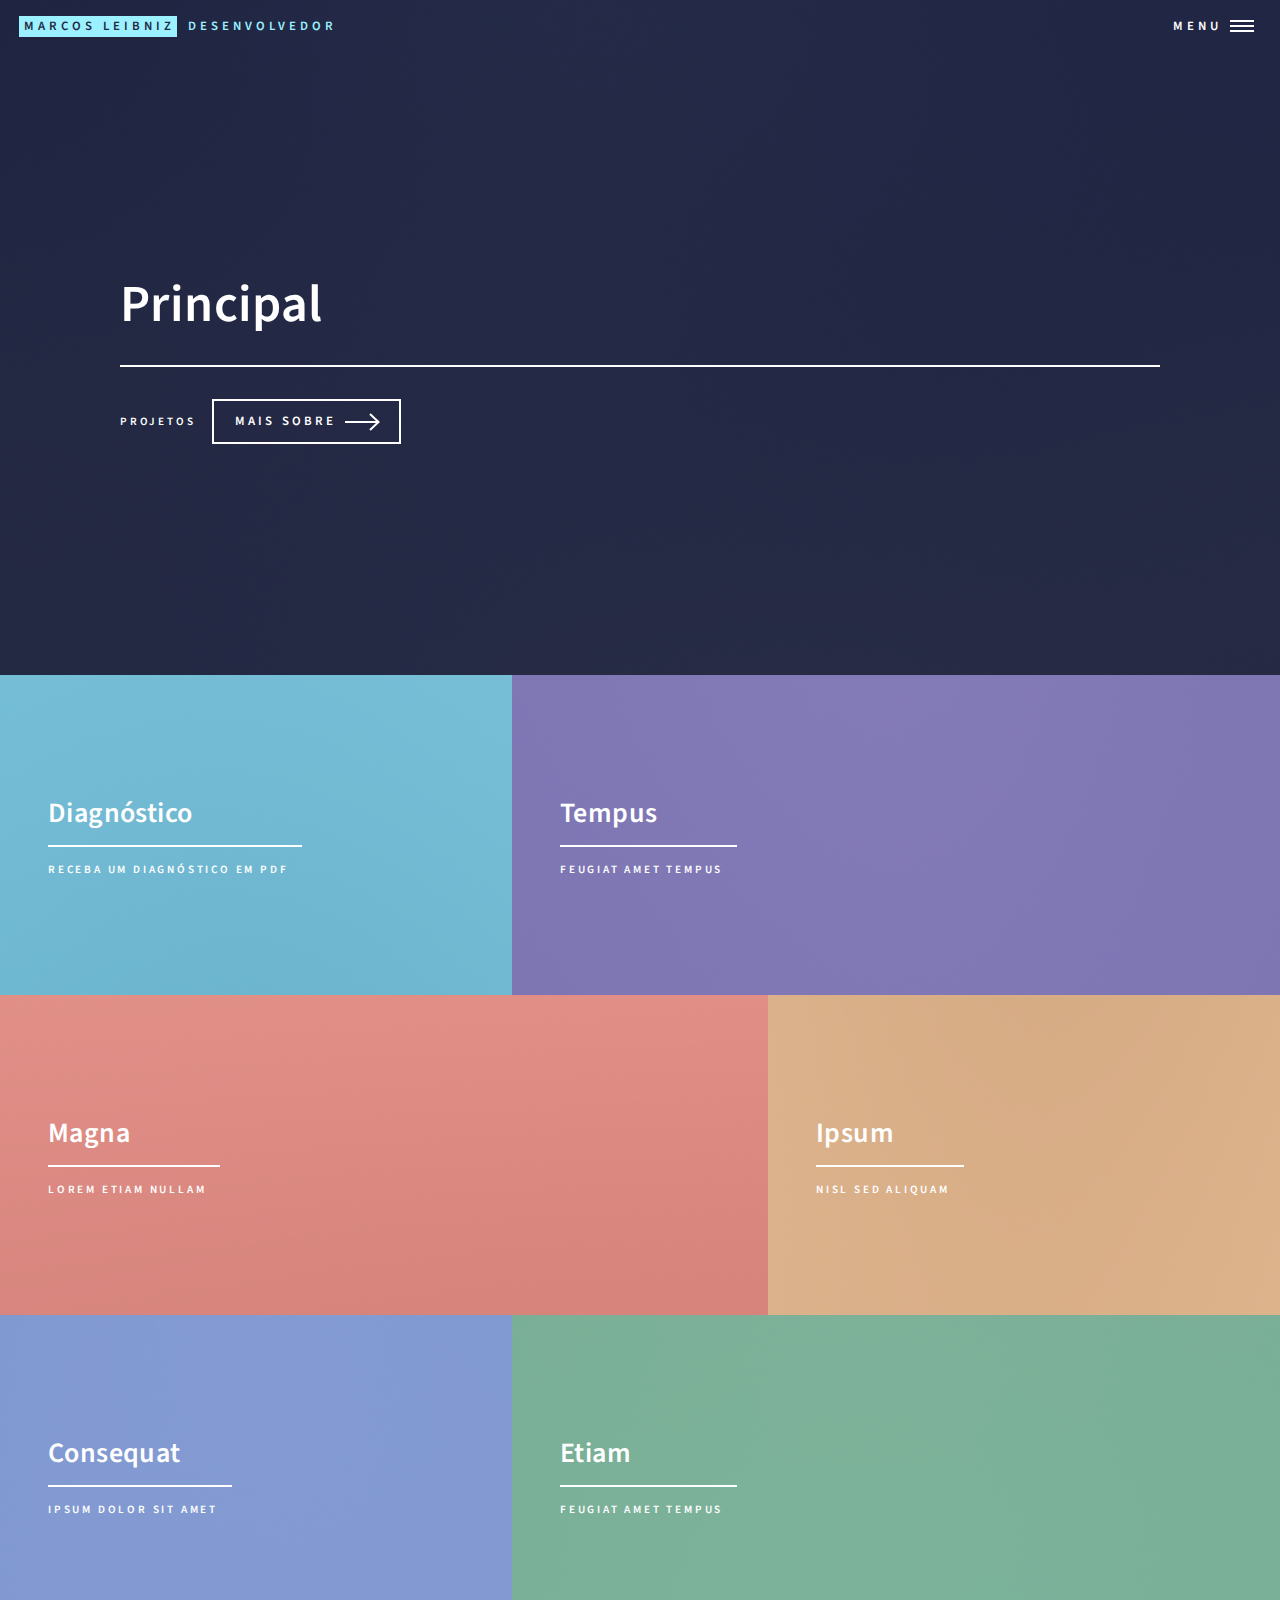
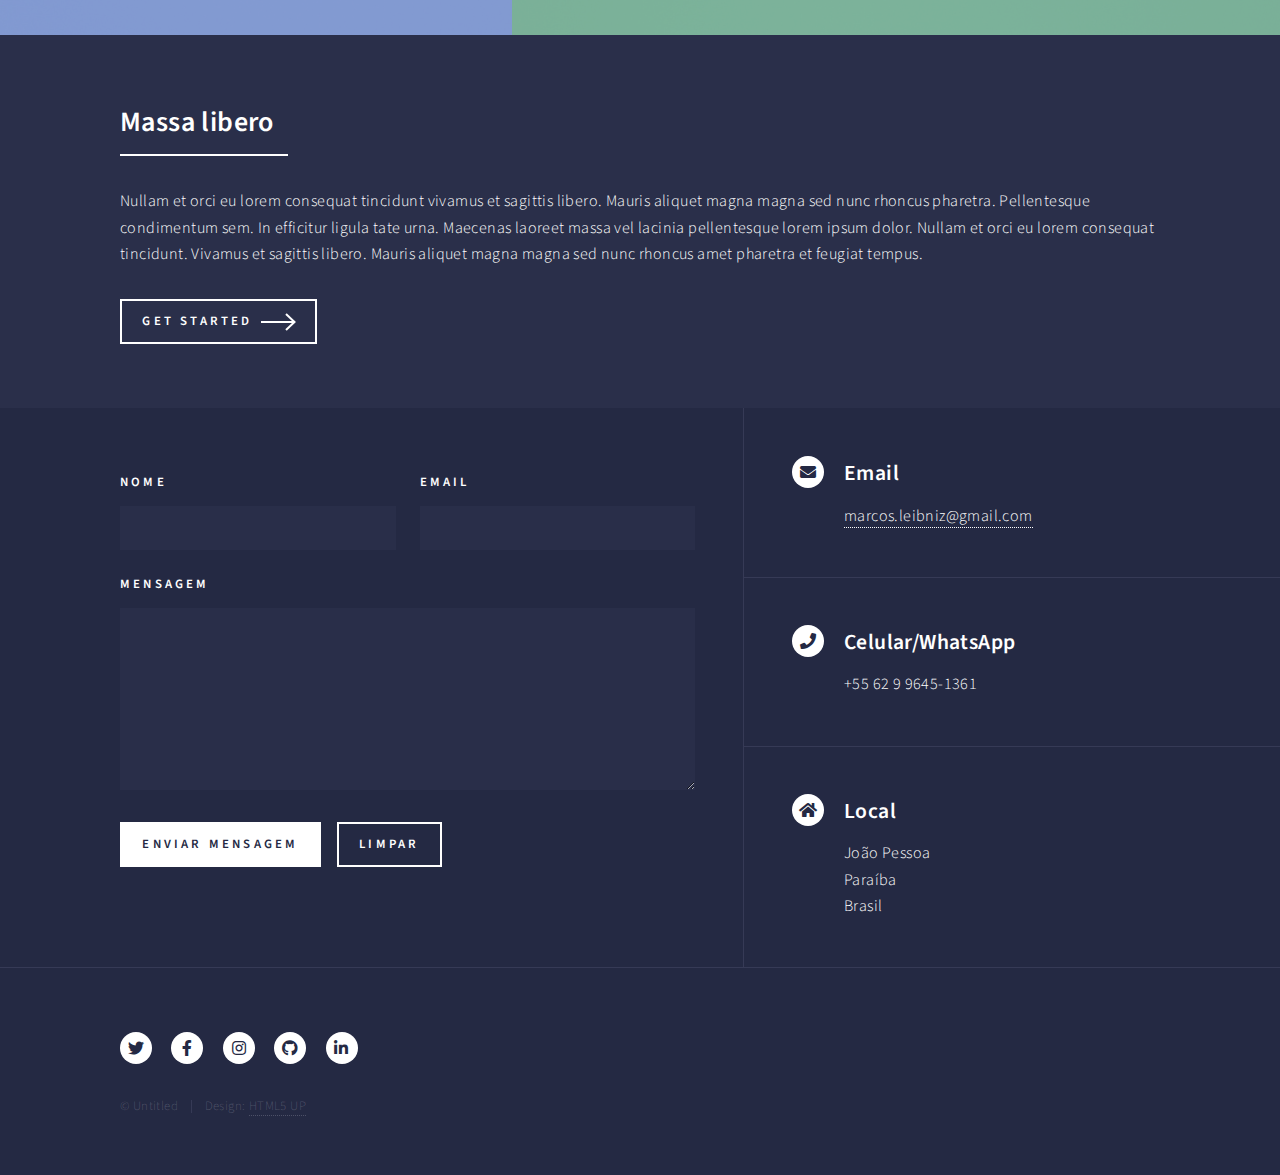
==== commit 7073ffe0: "Update index.html" ====
--- a/index.html
+++ b/index.html
@@ -34,7 +34,7 @@
 							<li><a href="elements.html">Elements</a></li>
 						</ul>
 						<ul class="actions stacked">
-							<li><a href="#" class="button primary fit">Get Started</a></li>
+							<li><a href="#" class="button primary fit">Visualizar</a></li>
 							<li><a href="#" class="button fit">Log In</a></li>
 						</ul>
 					</nav>
@@ -48,7 +48,7 @@
 							<div class="content">
 								<p>Projetos</p>
 								<ul class="actions">
-									<li><a href="#one" class="button next scrolly">Get Started</a></li>
+									<li><a href="#one" class="button next scrolly">Mais sobre</a></li>
 								</ul>
 							</div>
 						</div>
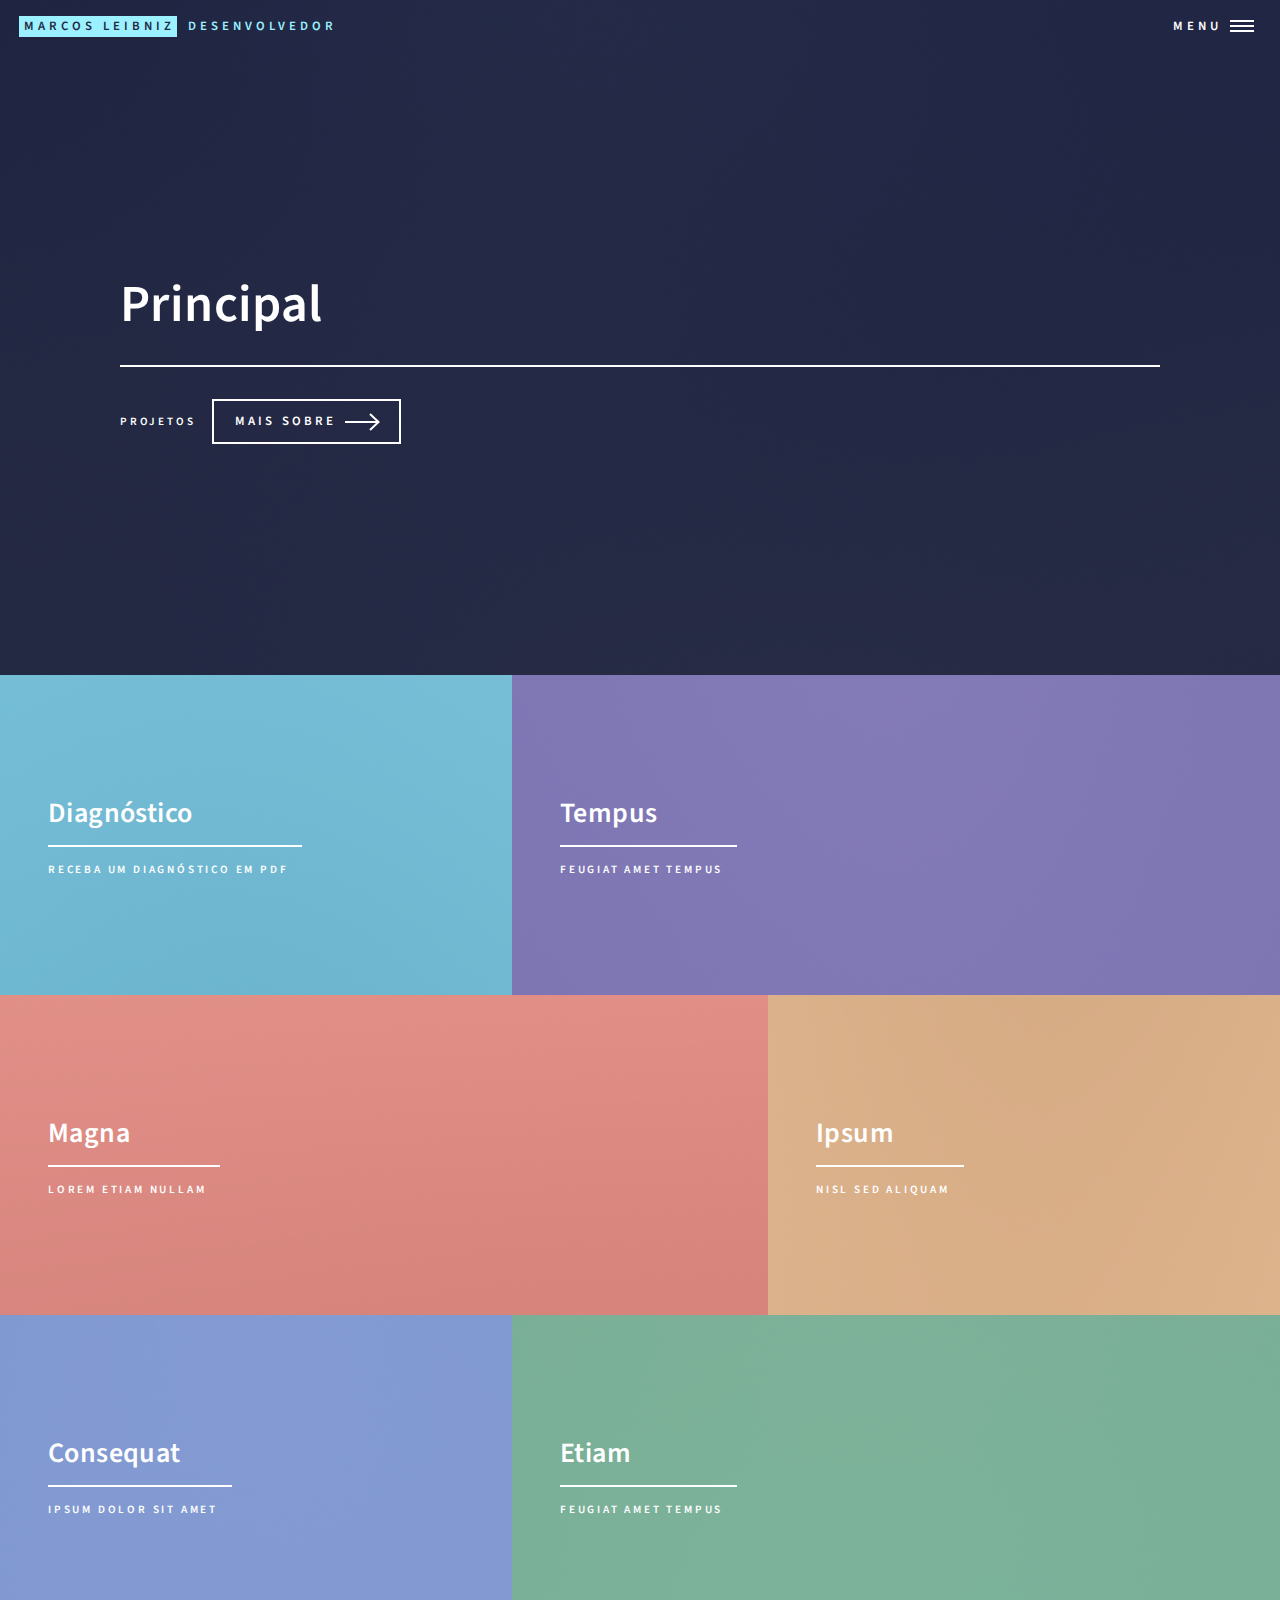
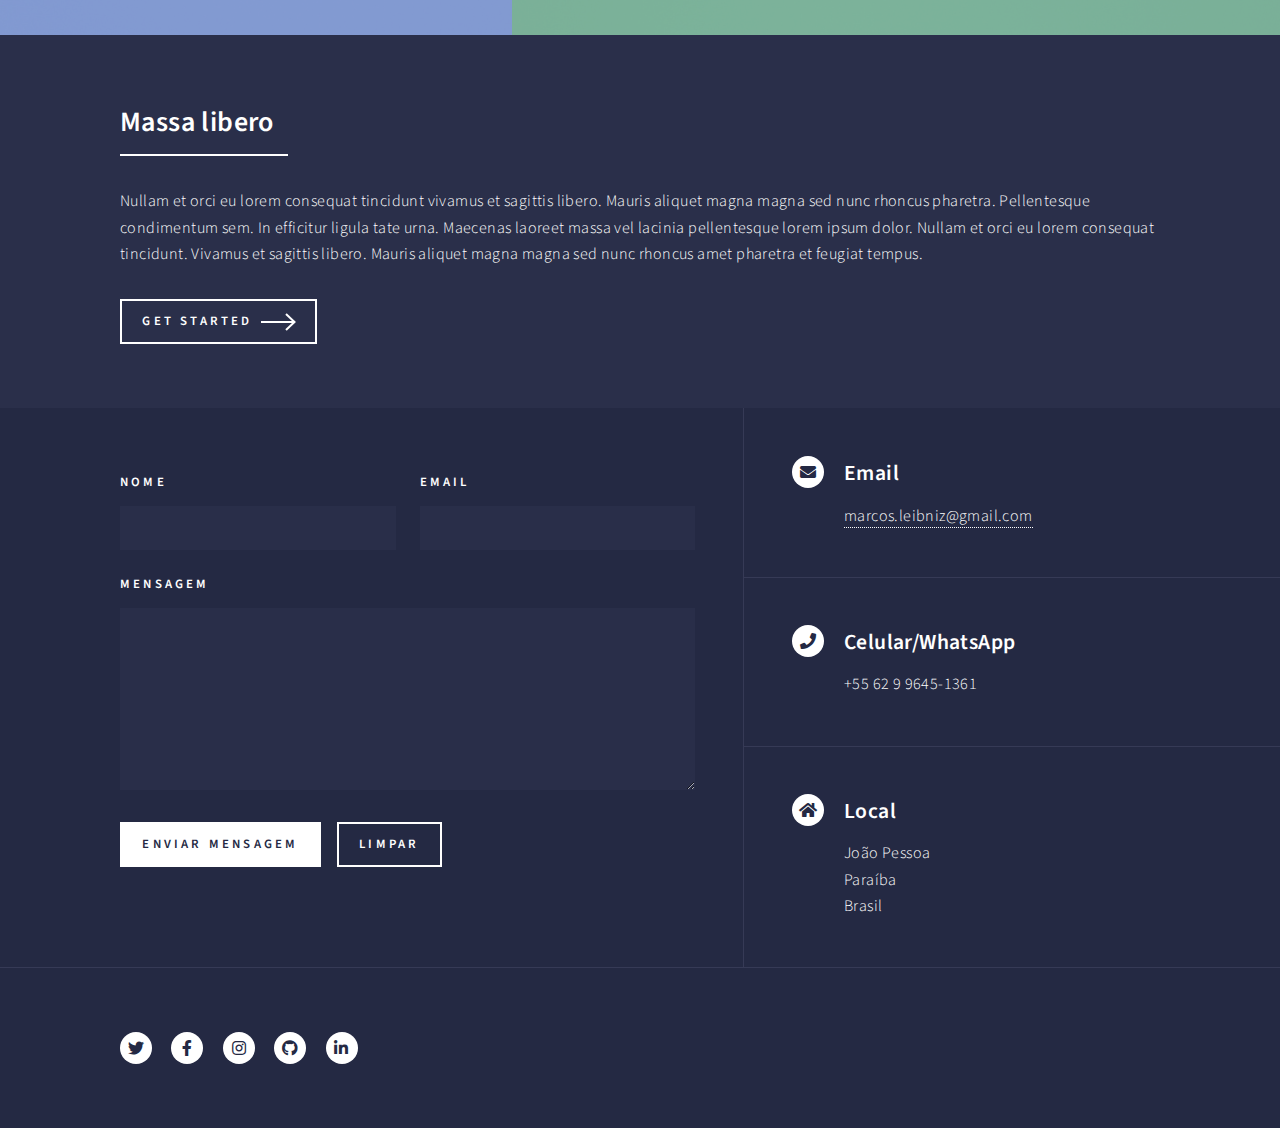
==== commit de7eafa4: "clean up" ====
--- a/index.html
+++ b/index.html
@@ -1,9 +1,4 @@
 <!DOCTYPE HTML>
-<!--
-	Forty by HTML5 UP
-	html5up.net | @ajlkn
-	Free for personal and commercial use under the CCA 3.0 license (html5up.net/license)
--->
 <html>
 	<head>
 		<title>Marcos Leibniz</title>
@@ -28,10 +23,10 @@
 				<!-- Menu -->
 					<nav id="menu">
 						<ul class="links">
-							<li><a href="index.html">Home</a></li>
-							<li><a href="landing.html">Landing</a></li>
-							<li><a href="generic.html">Generic</a></li>
-							<li><a href="elements.html">Elements</a></li>
+							<li><a href="index.html">Principal</a></li>
+							<li><a href="landing.html">Projetos</a></li>
+							<li><a href="">Menu 3</a></li> <!-- generics -->
+							<li><a href="">Menu 4</a></li> <!-- elemnts -->
 						</ul>
 						<ul class="actions stacked">
 							<li><a href="#" class="button primary fit">Visualizar</a></li>
@@ -64,7 +59,7 @@
 										<img src="images/pic01.jpg" alt="" />
 									</span>
 									<header class="major">
-										<h3><a href="diagnose.html" class="link">Diagnóstico</a></h3>
+										<h3><a href="" class="link">Diagnóstico</a></h3>
 										<p>Receba um diagnóstico em PDF</p>
 									</header>
 								</article>
@@ -193,9 +188,6 @@
 								<li><a href="#" class="icon brands alt fa-github"><span class="label">GitHub</span></a></li>
 								<li><a href="#" class="icon brands alt fa-linkedin-in"><span class="label">LinkedIn</span></a></li>
 							</ul>
-							<ul class="copyright">
-								<li>&copy; Untitled</li><li>Design: <a href="https://html5up.net">HTML5 UP</a></li>
-							</ul>
 						</div>
 					</footer>
 
--- a/assets/css/main.css
+++ b/assets/css/main.css
@@ -1,11 +1,5 @@
 @import url(fontawesome-all.min.css);
 @import url("https://fonts.googleapis.com/css?family=Source+Sans+Pro:300,300italic,600,600italic");
-
-/*
-	Forty by HTML5 UP
-	html5up.net | @ajlkn
-	Free for personal and commercial use under the CCA 3.0 license (html5up.net/license)
-*/
 
 html, body, div, span, applet, object,
 iframe, h1, h2, h3, h4, h5, h6, p, blockquote,
--- a/assets/css/noscript.css
+++ b/assets/css/noscript.css
@@ -1,9 +1,3 @@
-/*
-	Forty by HTML5 UP
-	html5up.net | @ajlkn
-	Free for personal and commercial use under the CCA 3.0 license (html5up.net/license)
-*/
-
 /* Banner */
 
 	body.is-preload #banner:after {
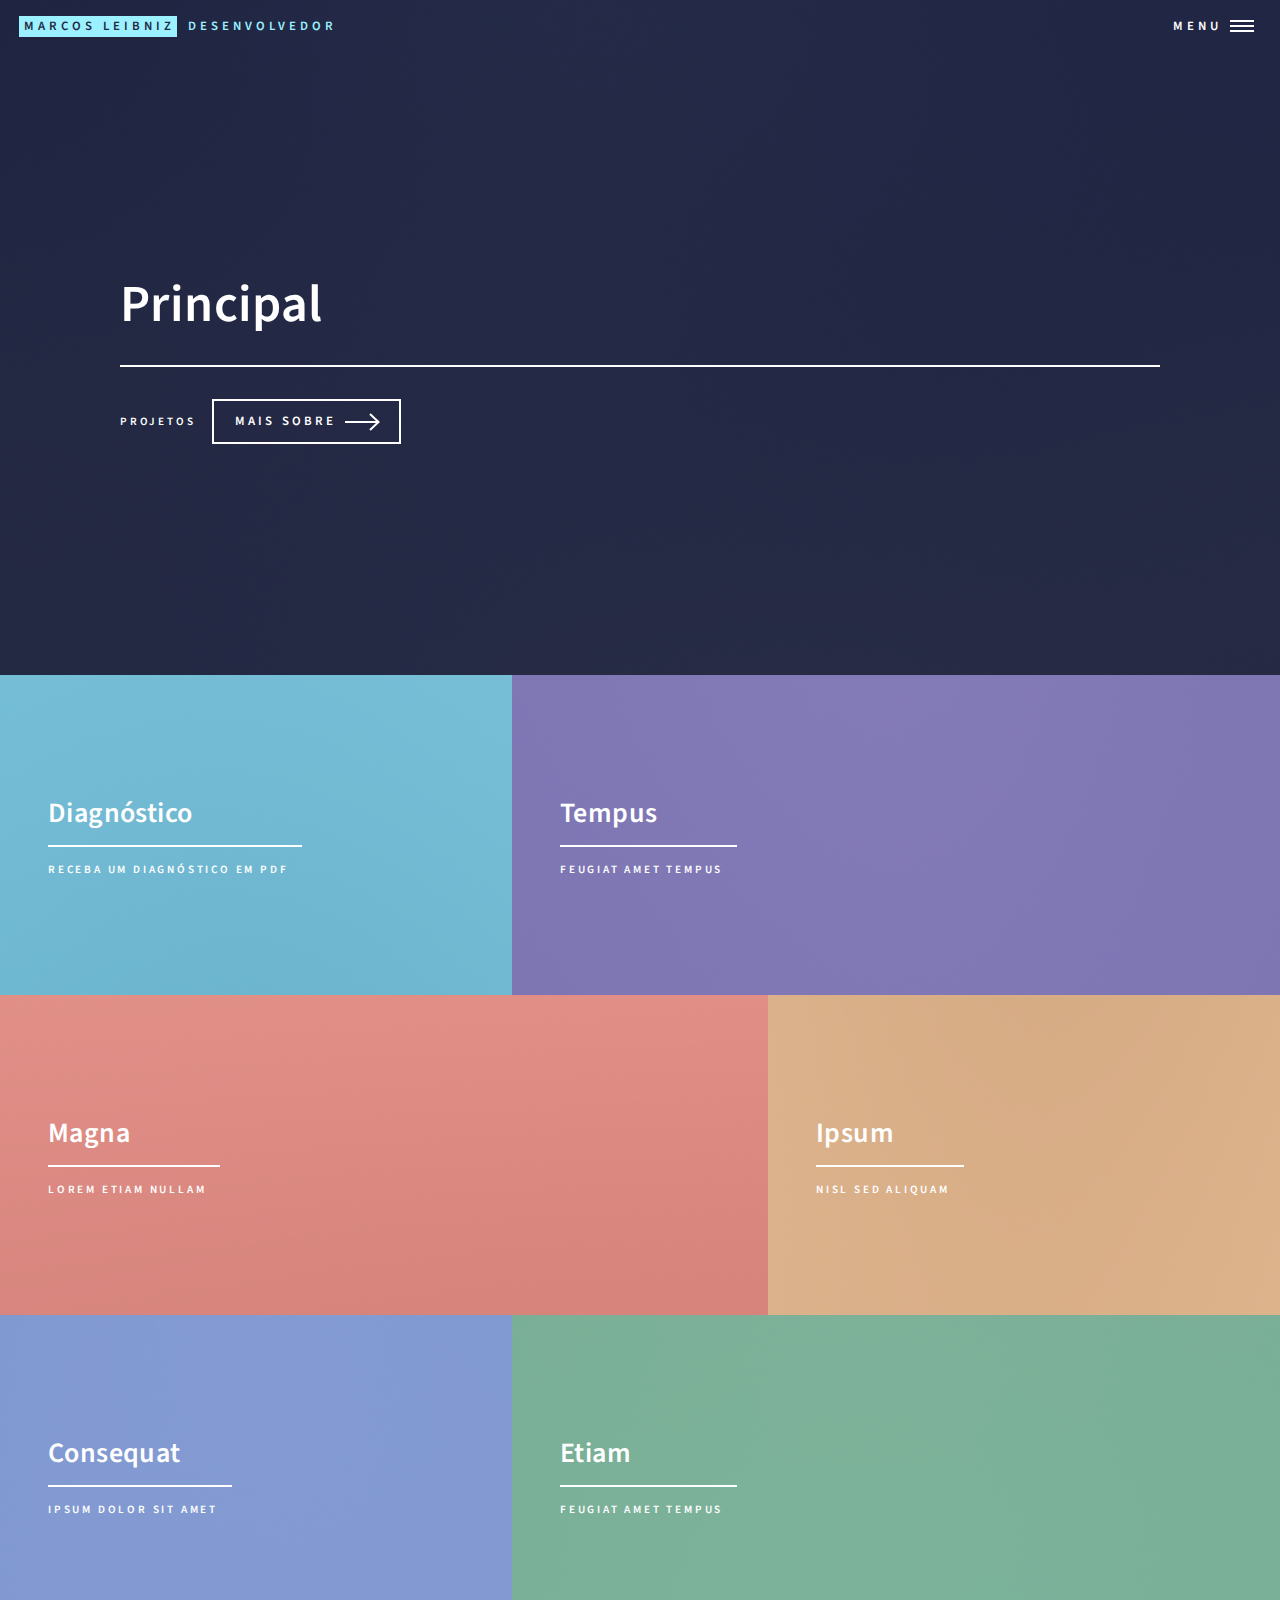
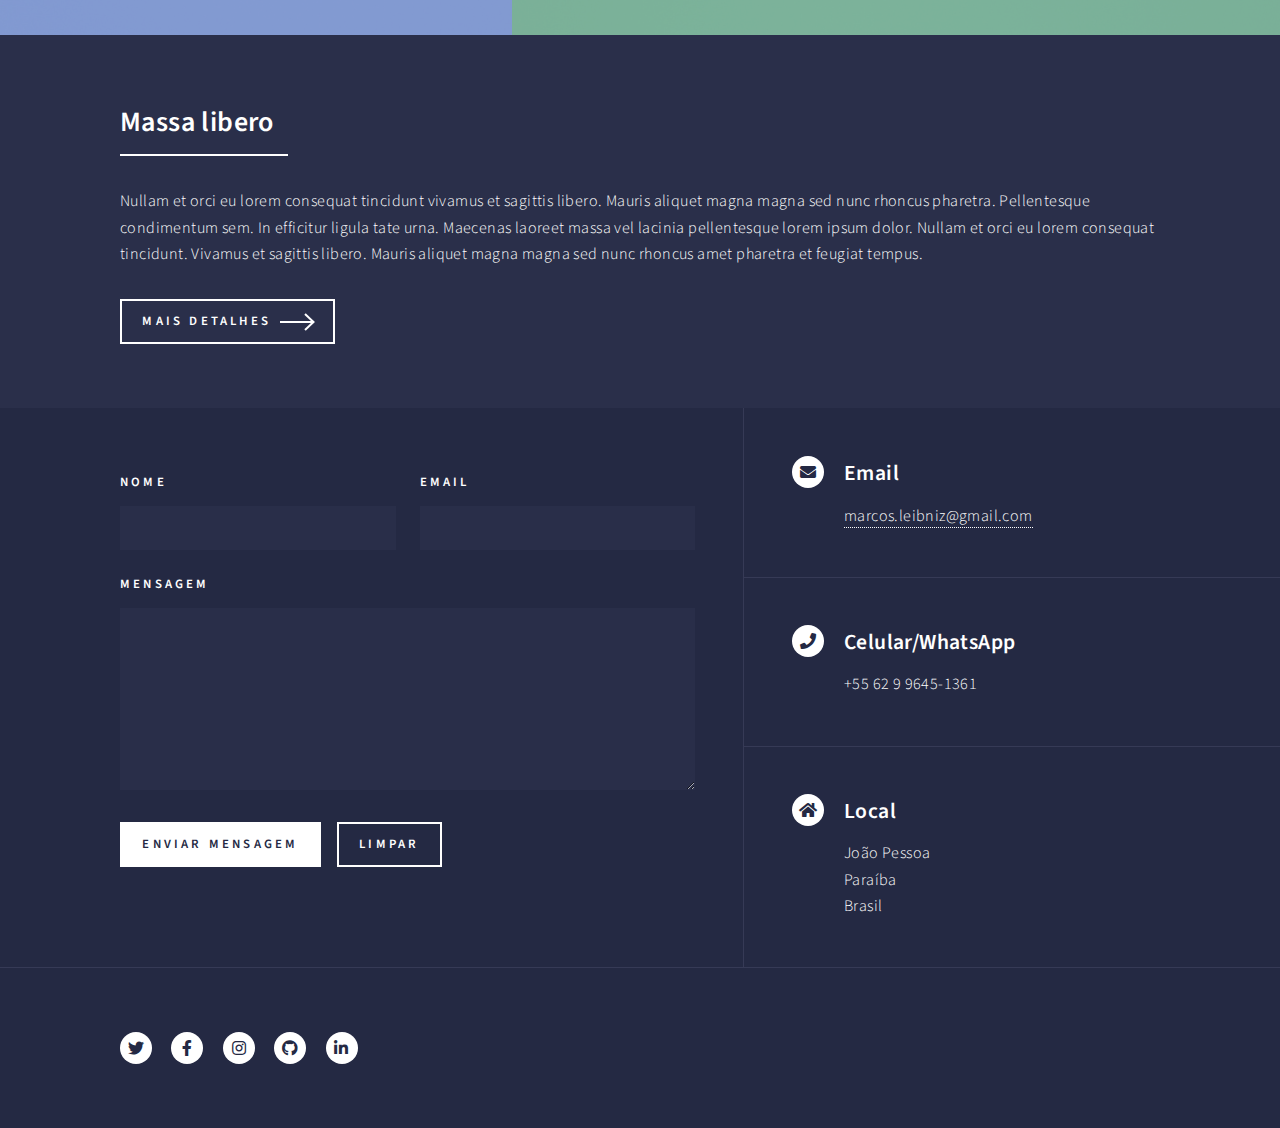
==== commit c0234d53: "Update index.html" ====
--- a/index.html
+++ b/index.html
@@ -118,7 +118,7 @@
 									</header>
 									<p>Nullam et orci eu lorem consequat tincidunt vivamus et sagittis libero. Mauris aliquet magna magna sed nunc rhoncus pharetra. Pellentesque condimentum sem. In efficitur ligula tate urna. Maecenas laoreet massa vel lacinia pellentesque lorem ipsum dolor. Nullam et orci eu lorem consequat tincidunt. Vivamus et sagittis libero. Mauris aliquet magna magna sed nunc rhoncus amet pharetra et feugiat tempus.</p>
 									<ul class="actions">
-										<li><a href="landing.html" class="button next">Get Started</a></li>
+										<li><a href="landing.html" class="button next">Mais detalhes</a></li>
 									</ul>
 								</div>
 							</section>
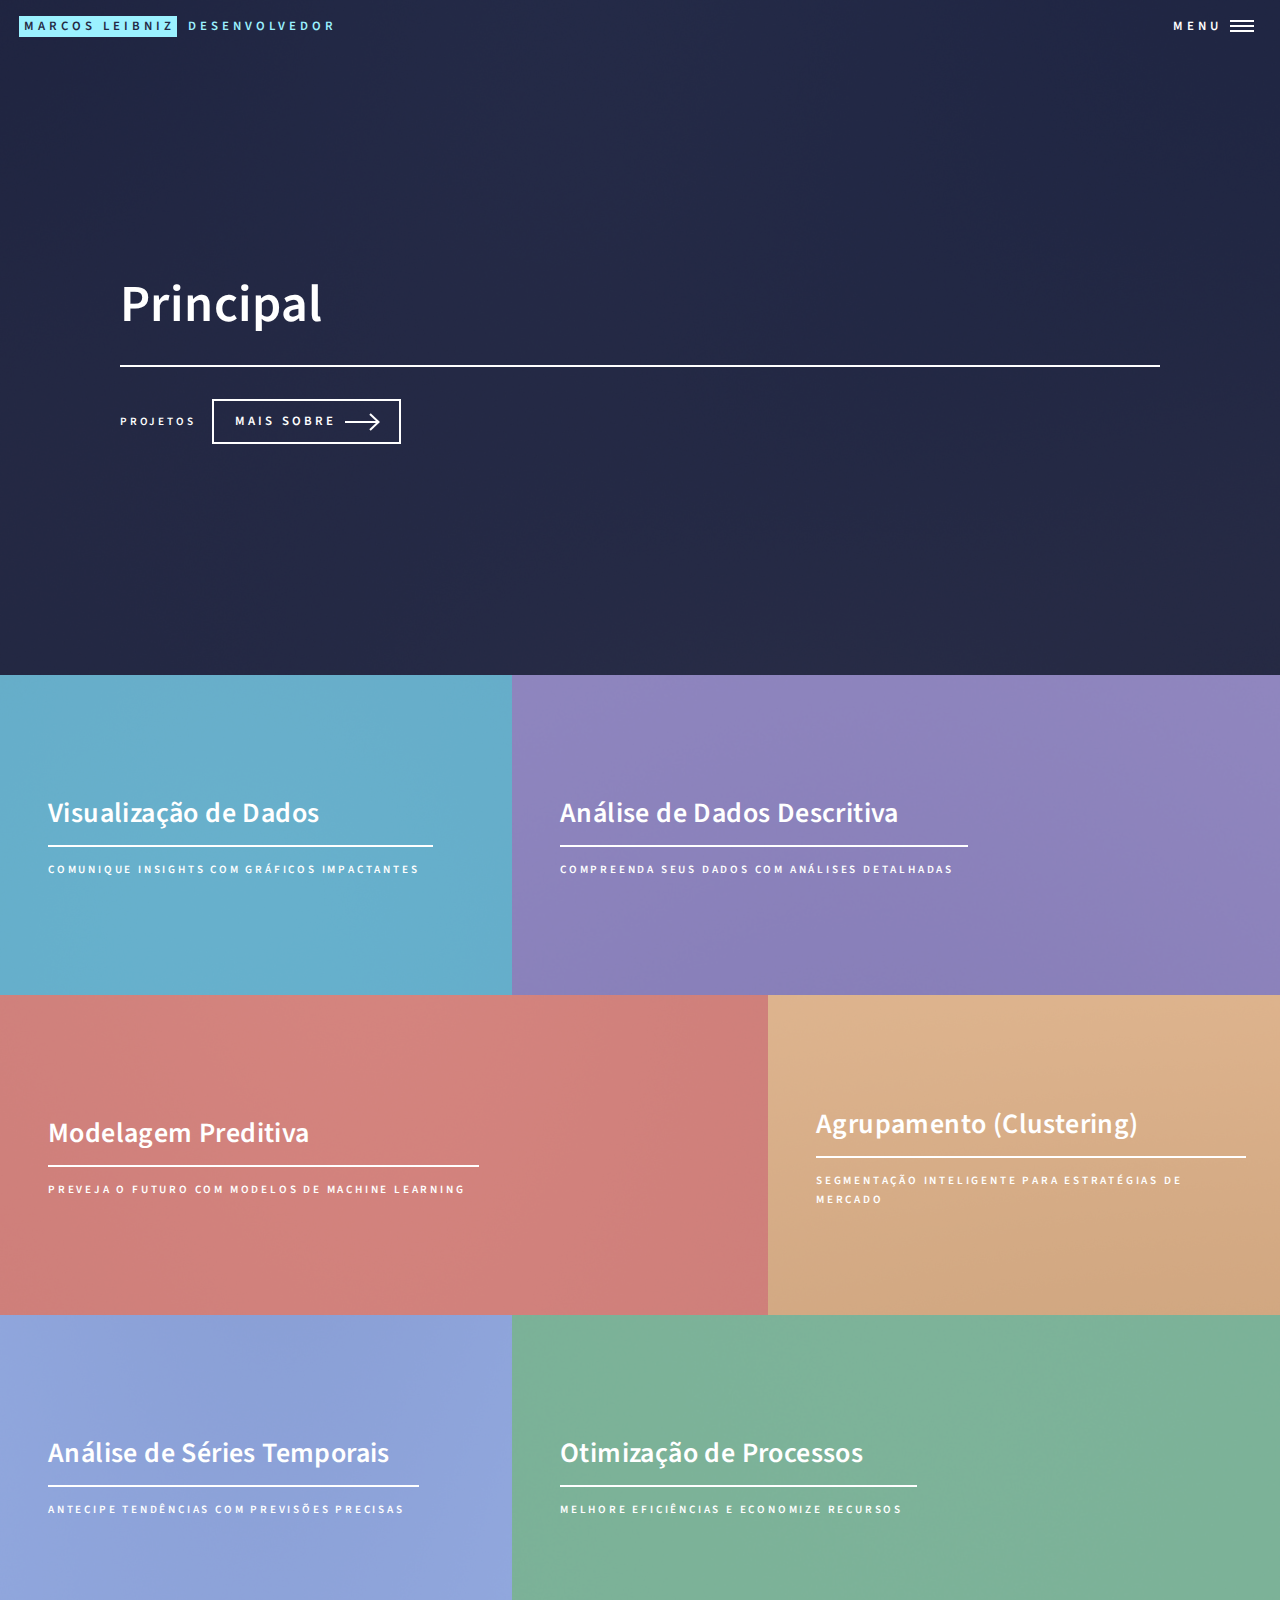
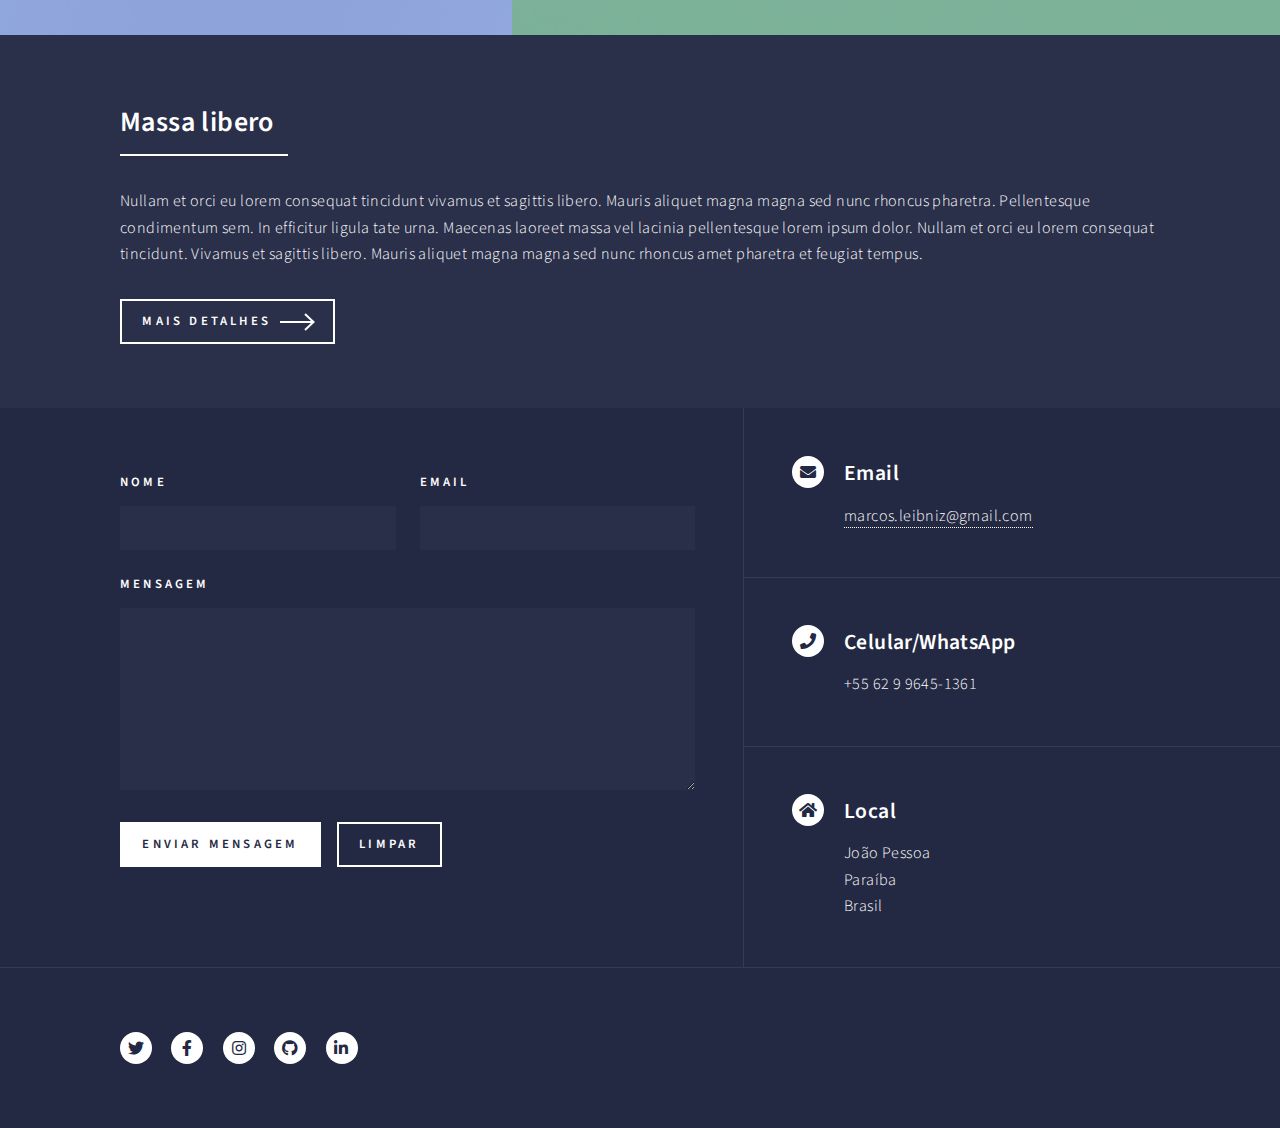
==== commit d767ff30: "update titles" ====
--- a/index.html
+++ b/index.html
@@ -56,11 +56,20 @@
 							<section id="one" class="tiles">
 								<article>
 									<span class="image">
+										<img src="images/pic06.jpg" alt="" />
+									</span>
+									<header class="major">
+										<h3><a href="landing.html" class="link">Visualização de Dados</a></h3>
+										<p>Comunique insights com gráficos impactantes</p>
+									</header>
+								</article>
+								<article>
+									<span class="image">
 										<img src="images/pic01.jpg" alt="" />
 									</span>
 									<header class="major">
-										<h3><a href="" class="link">Diagnóstico</a></h3>
-										<p>Receba um diagnóstico em PDF</p>
+										<h3><a href="" class="link">Análise de Dados Descritiva</a></h3>
+										<p>Compreenda seus dados com análises detalhadas</p>
 									</header>
 								</article>
 								<article>
@@ -68,8 +77,8 @@
 										<img src="images/pic02.jpg" alt="" />
 									</span>
 									<header class="major">
-										<h3><a href="landing.html" class="link">Tempus</a></h3>
-										<p>feugiat amet tempus</p>
+										<h3><a href="landing.html" class="link">Modelagem Preditiva</a></h3>
+										<p>Preveja o futuro com modelos de machine learning</p>
 									</header>
 								</article>
 								<article>
@@ -77,8 +86,8 @@
 										<img src="images/pic03.jpg" alt="" />
 									</span>
 									<header class="major">
-										<h3><a href="landing.html" class="link">Magna</a></h3>
-										<p>Lorem etiam nullam</p>
+										<h3><a href="landing.html" class="link">Agrupamento (Clustering)</a></h3>
+										<p>Segmentação inteligente para estratégias de mercado</p>
 									</header>
 								</article>
 								<article>
@@ -86,8 +95,8 @@
 										<img src="images/pic04.jpg" alt="" />
 									</span>
 									<header class="major">
-										<h3><a href="landing.html" class="link">Ipsum</a></h3>
-										<p>Nisl sed aliquam</p>
+										<h3><a href="landing.html" class="link">Análise de Séries Temporais</a></h3>
+										<p>Antecipe tendências com previsões precisas</p>
 									</header>
 								</article>
 								<article>
@@ -95,17 +104,8 @@
 										<img src="images/pic05.jpg" alt="" />
 									</span>
 									<header class="major">
-										<h3><a href="landing.html" class="link">Consequat</a></h3>
-										<p>Ipsum dolor sit amet</p>
-									</header>
-								</article>
-								<article>
-									<span class="image">
-										<img src="images/pic06.jpg" alt="" />
-									</span>
-									<header class="major">
-										<h3><a href="landing.html" class="link">Etiam</a></h3>
-										<p>Feugiat amet tempus</p>
+										<h3><a href="landing.html" class="link">Otimização de Processos</a></h3>
+										<p>Melhore eficiências e economize recursos</p>
 									</header>
 								</article>
 							</section>
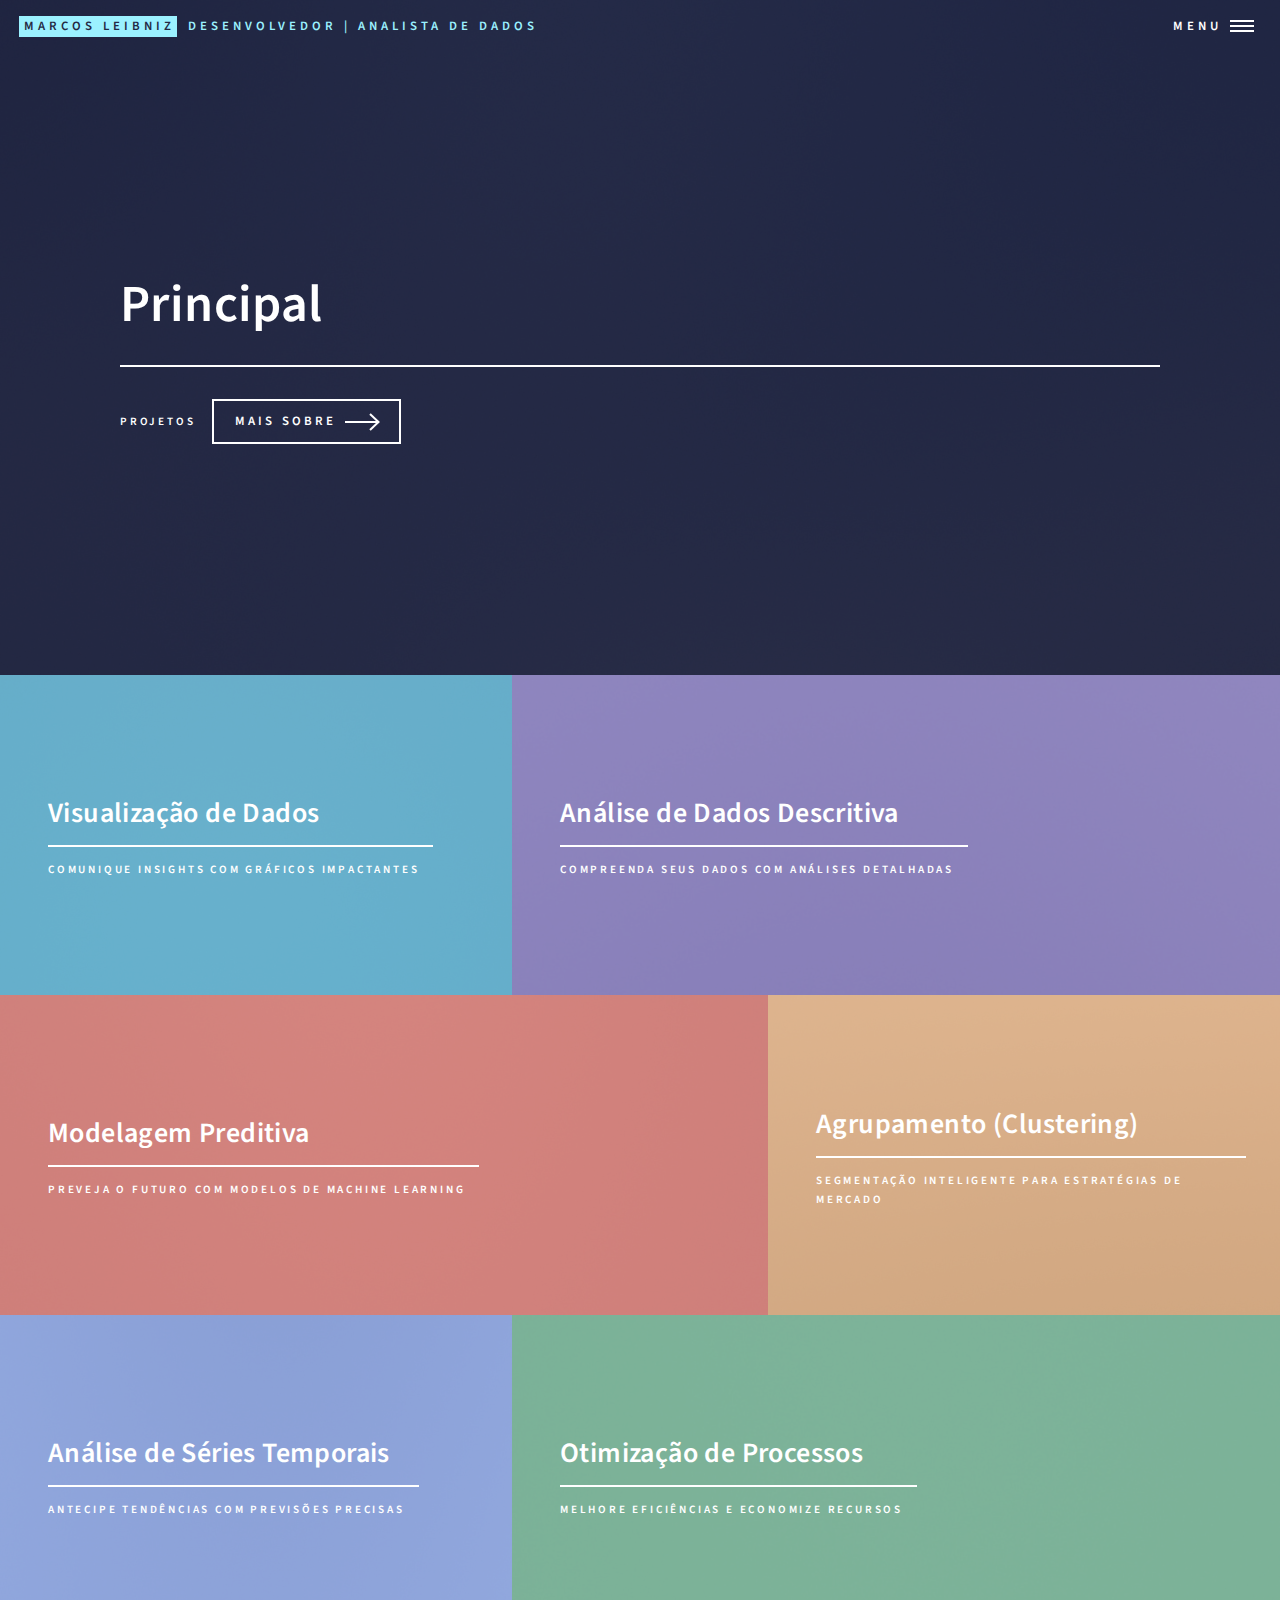
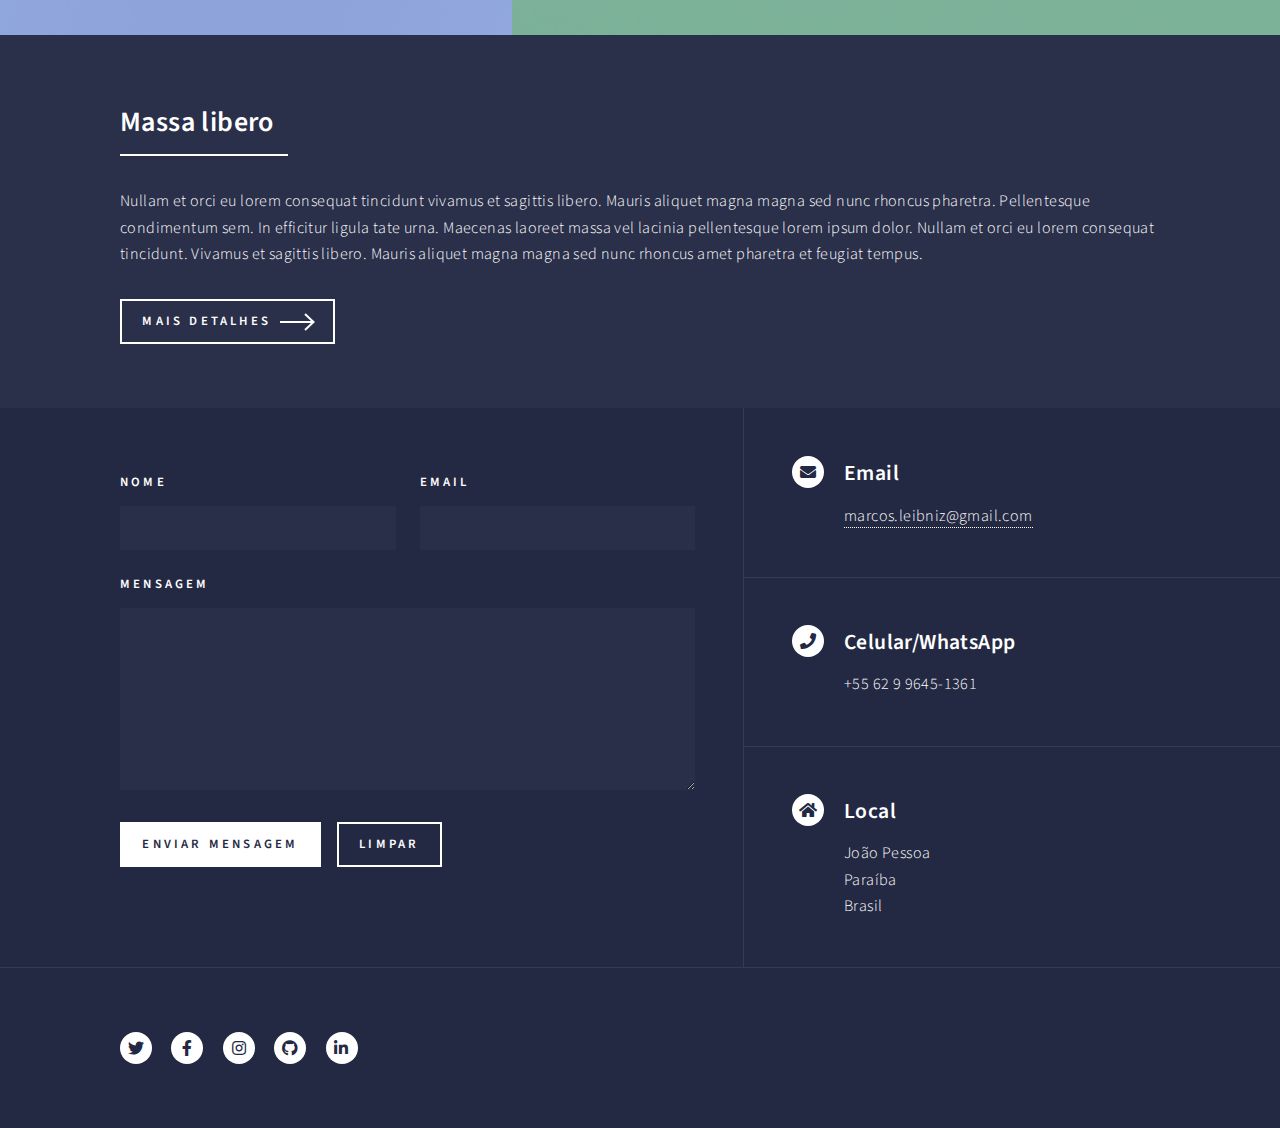
==== commit 34b9cd6c: "Update index.html" ====
--- a/index.html
+++ b/index.html
@@ -14,7 +14,7 @@
 
 				<!-- Header -->
 					<header id="header" class="alt">
-						<a href="index.html" class="logo"><strong>Marcos Leibniz</strong> <span>desenvolvedor</span></a>
+						<a href="index.html" class="logo"><strong>Marcos Leibniz</strong> <span>desenvolvedor | analista de dados </span></a>
 						<nav>
 							<a href="#menu">Menu</a>
 						</nav>
@@ -23,10 +23,10 @@
 				<!-- Menu -->
 					<nav id="menu">
 						<ul class="links">
-							<li><a href="index.html">Principal</a></li>
+							<li><a href="index.html">Perfil</a></li>
 							<li><a href="landing.html">Projetos</a></li>
-							<li><a href="">Menu 3</a></li> <!-- generics -->
-							<li><a href="">Menu 4</a></li> <!-- elemnts -->
+							<li><a href="">Serviços</a></li> <!-- generics -->
+							<li><a href="">Certificados</a></li> <!-- elemnts -->
 						</ul>
 						<ul class="actions stacked">
 							<li><a href="#" class="button primary fit">Visualizar</a></li>
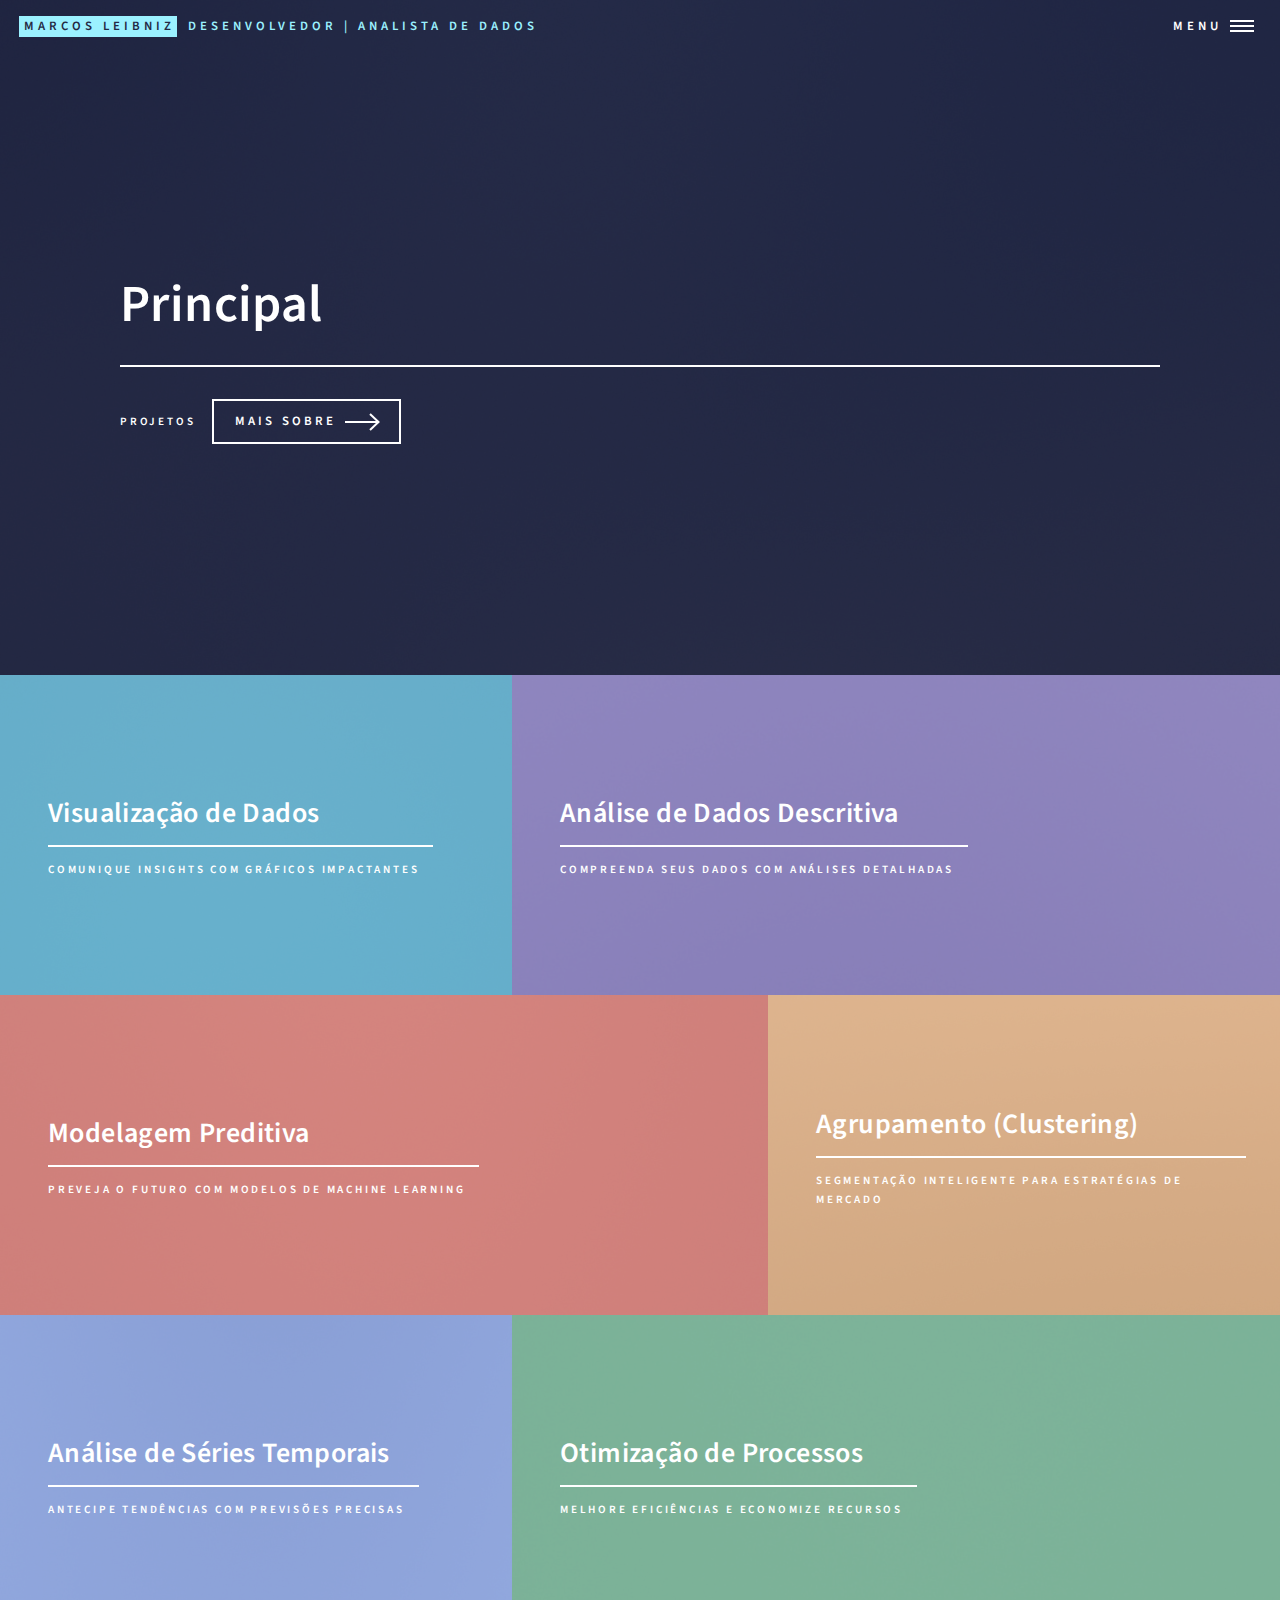
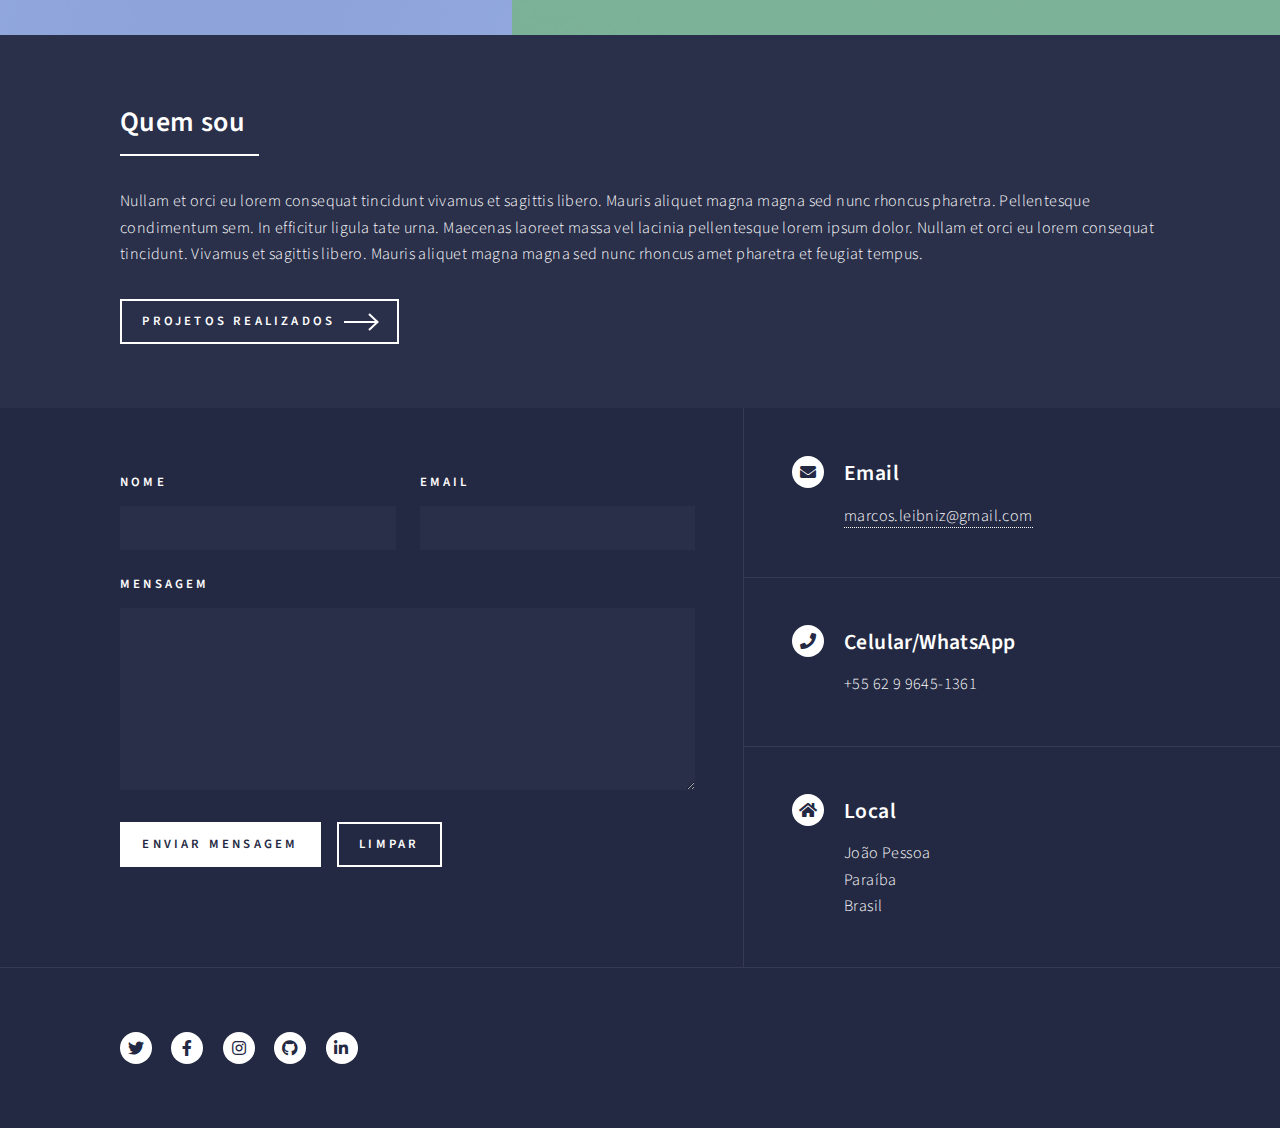
==== commit 921179b9: "Update index.html" ====
--- a/index.html
+++ b/index.html
@@ -114,11 +114,11 @@
 							<section id="two">
 								<div class="inner">
 									<header class="major">
-										<h2>Massa libero</h2>
+										<h2>Quem sou</h2>
 									</header>
 									<p>Nullam et orci eu lorem consequat tincidunt vivamus et sagittis libero. Mauris aliquet magna magna sed nunc rhoncus pharetra. Pellentesque condimentum sem. In efficitur ligula tate urna. Maecenas laoreet massa vel lacinia pellentesque lorem ipsum dolor. Nullam et orci eu lorem consequat tincidunt. Vivamus et sagittis libero. Mauris aliquet magna magna sed nunc rhoncus amet pharetra et feugiat tempus.</p>
 									<ul class="actions">
-										<li><a href="landing.html" class="button next">Mais detalhes</a></li>
+										<li><a href="landing.html" class="button next">Projetos Realizados</a></li>
 									</ul>
 								</div>
 							</section>
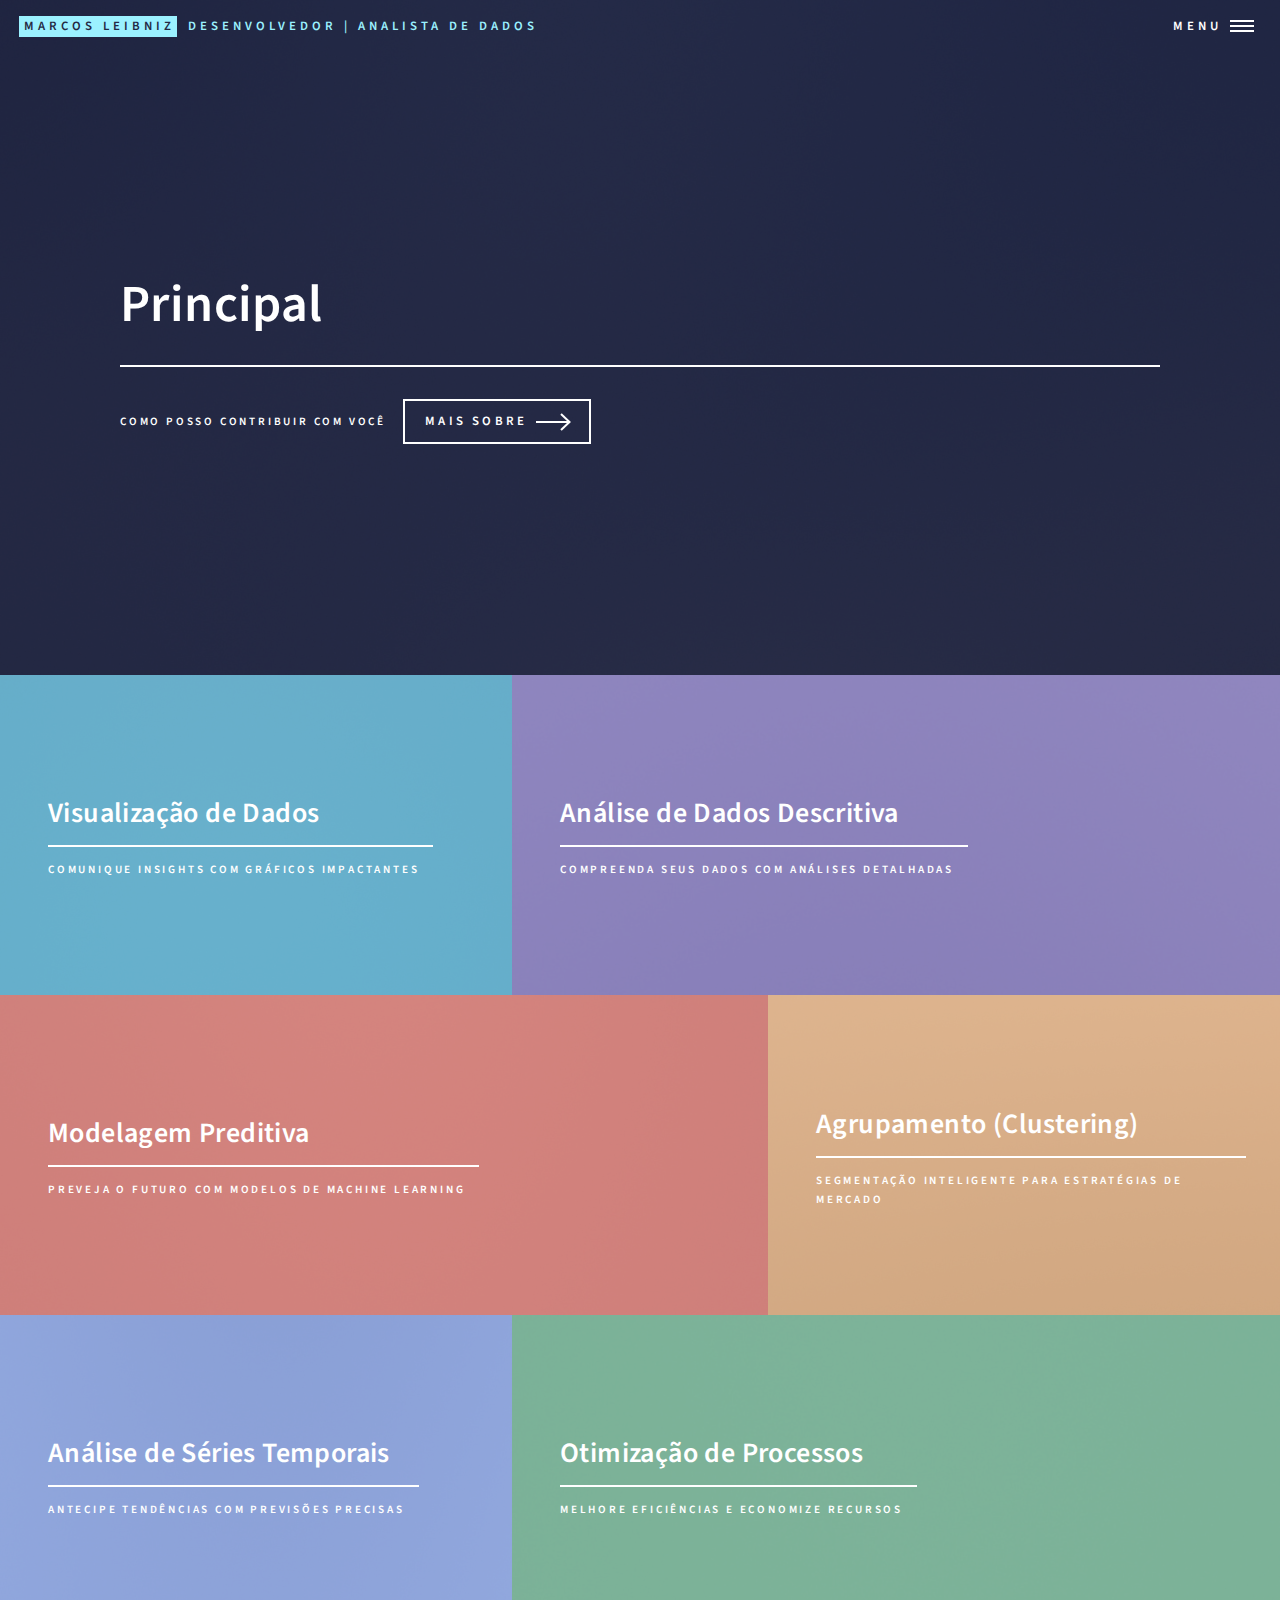
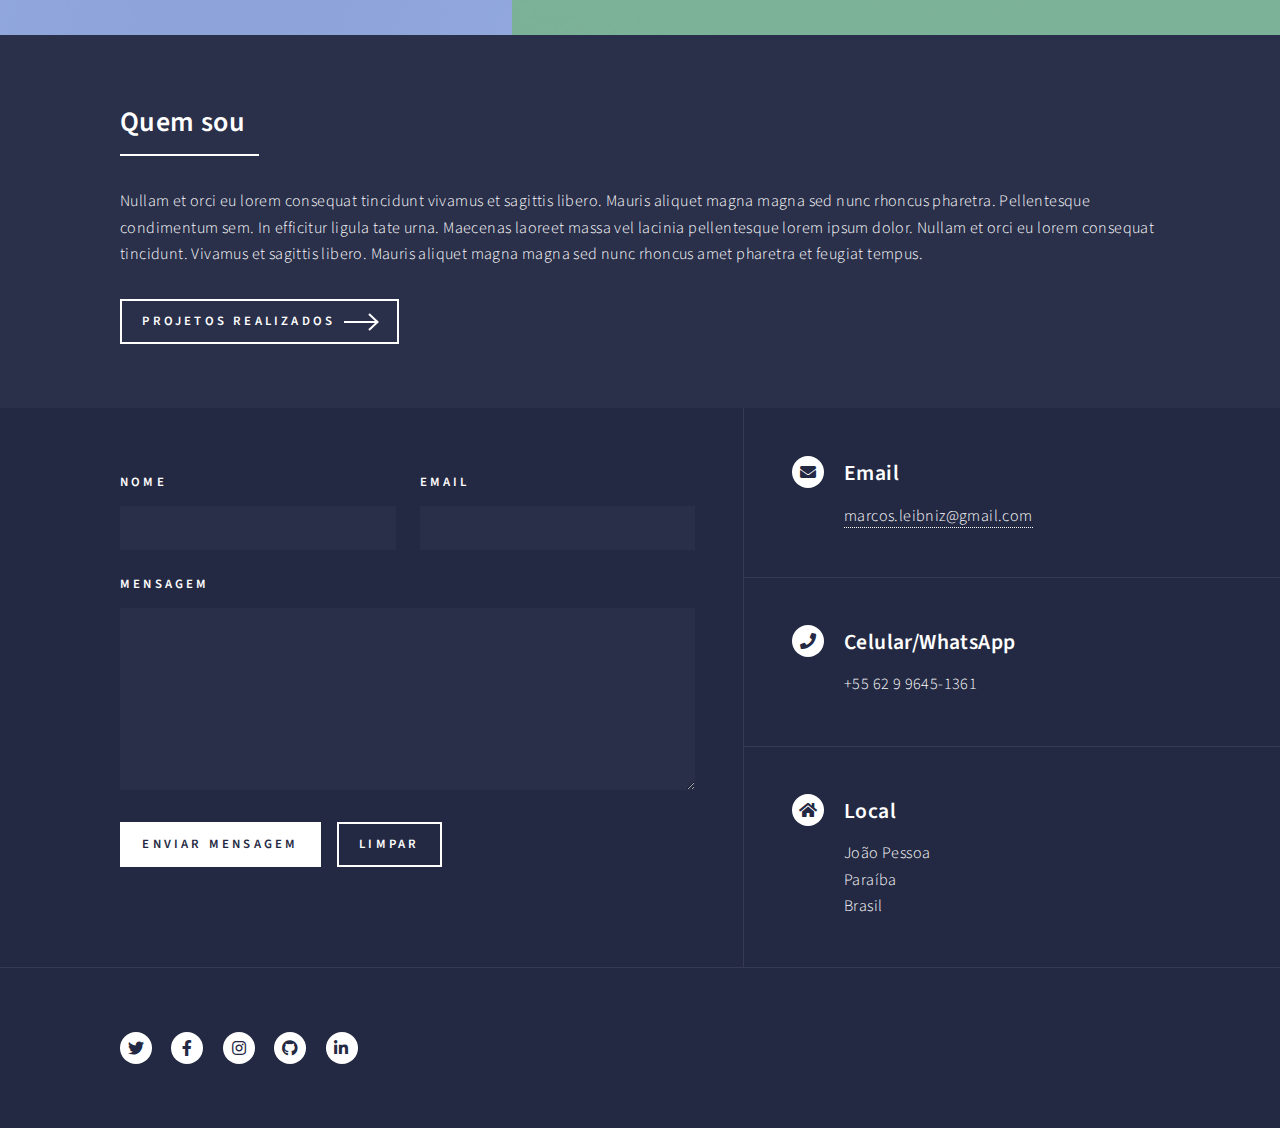
==== commit 0c4c0bc7: "Update index.html" ====
--- a/index.html
+++ b/index.html
@@ -41,7 +41,7 @@
 								<h1>Principal</h1>
 							</header>
 							<div class="content">
-								<p>Projetos</p>
+								<p>Como posso contribuir com você</p>
 								<ul class="actions">
 									<li><a href="#one" class="button next scrolly">Mais sobre</a></li>
 								</ul>
